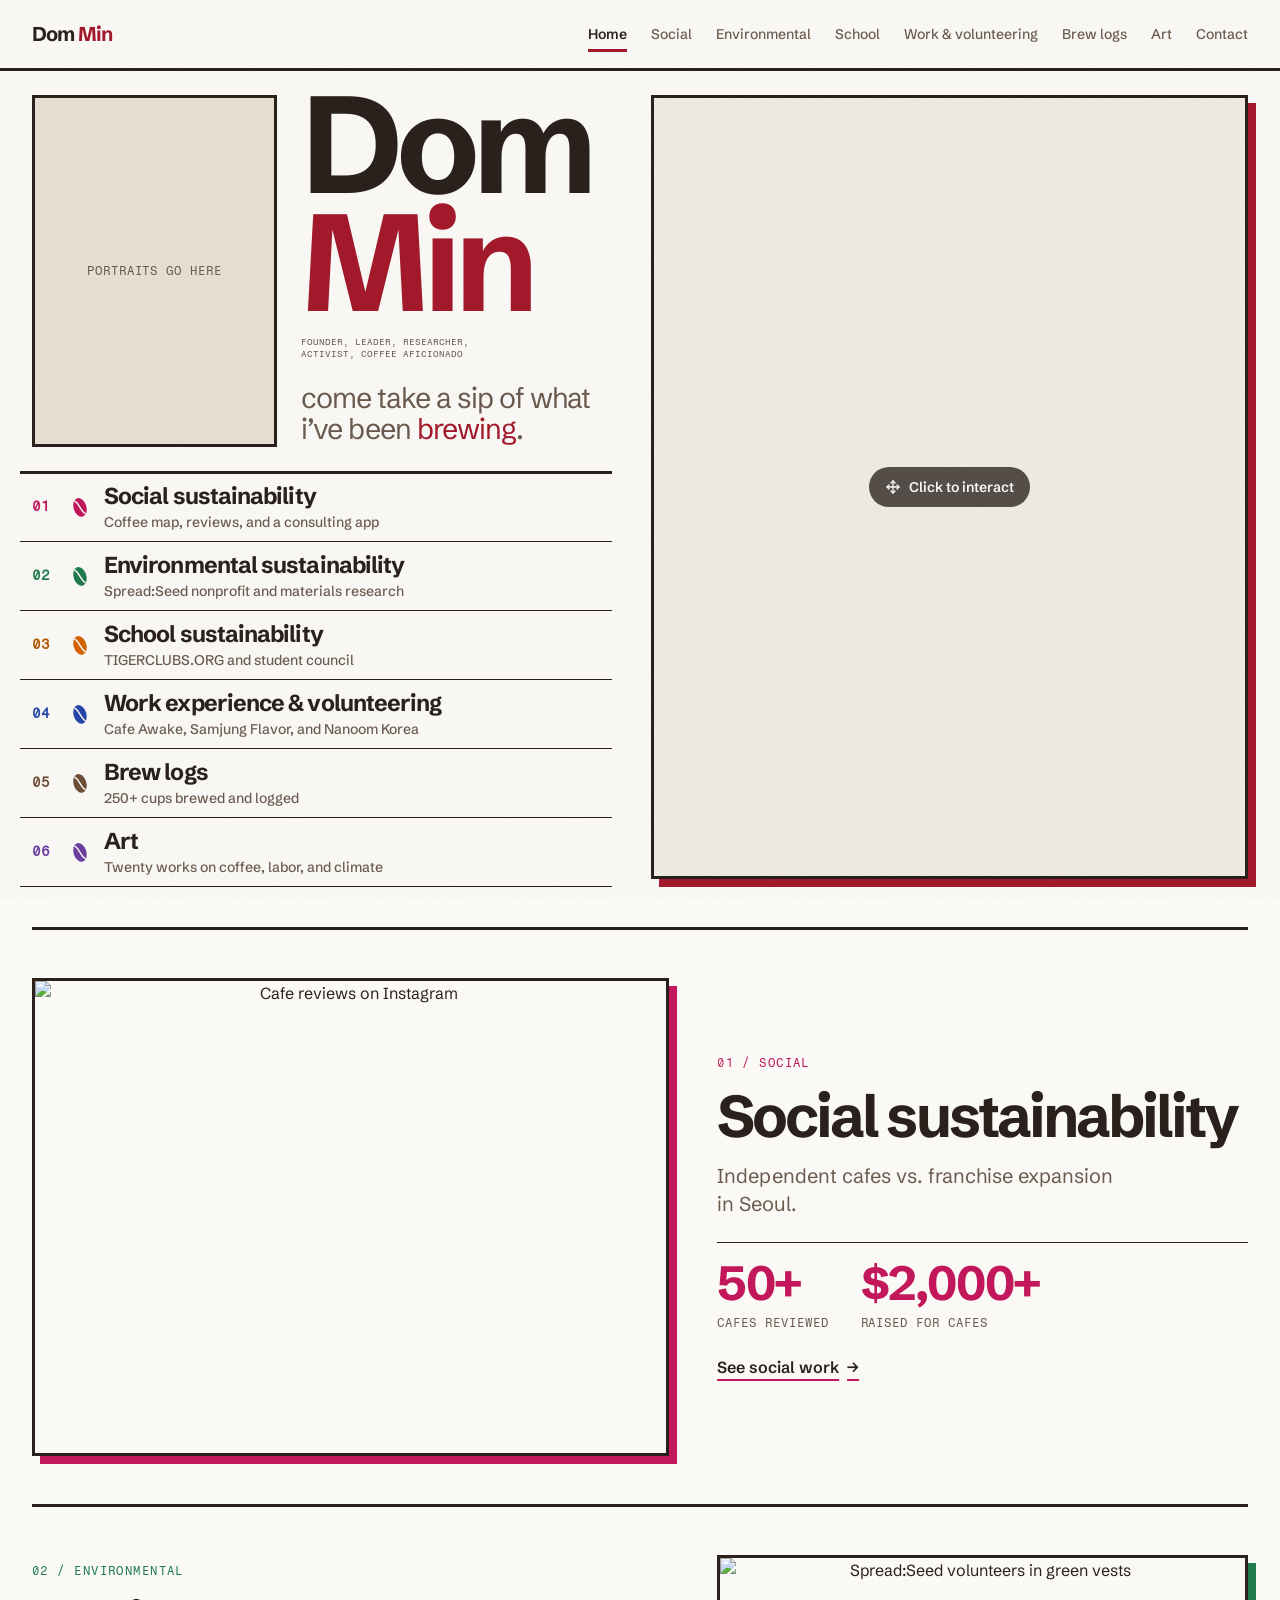
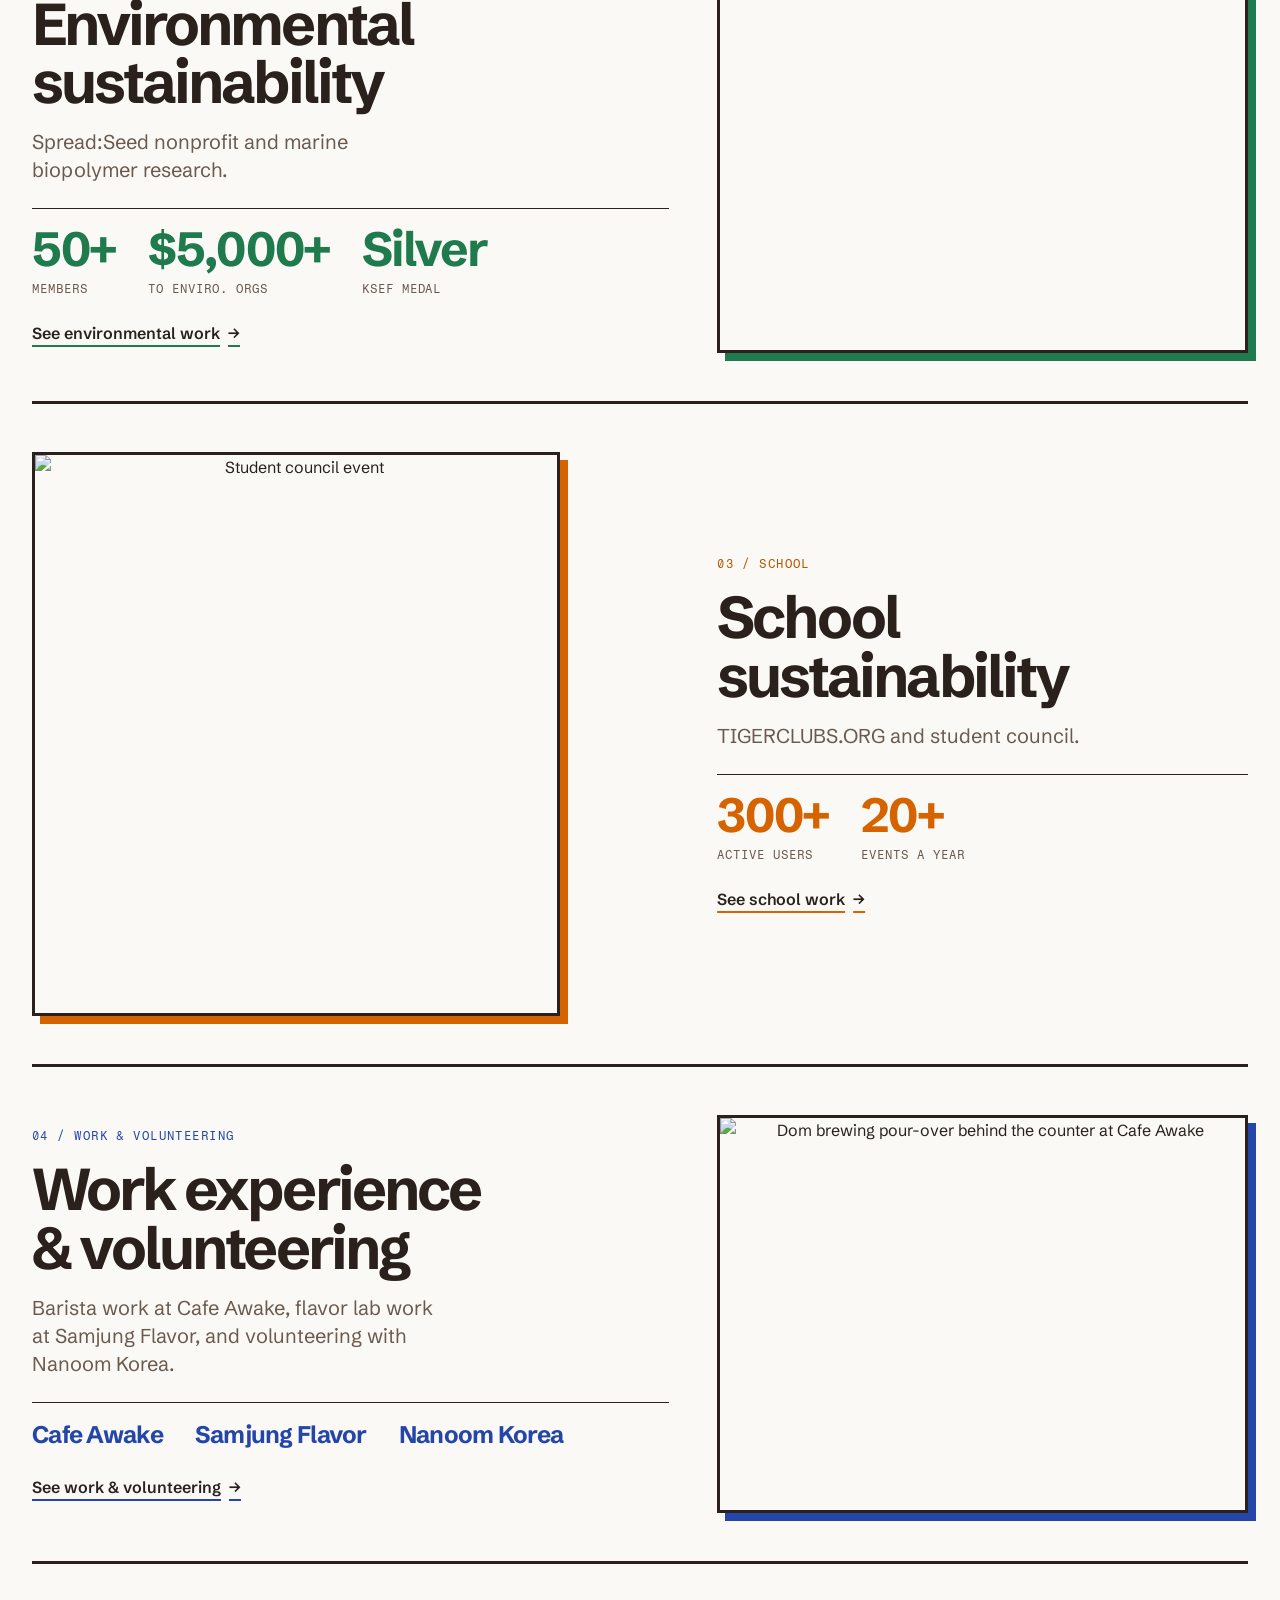
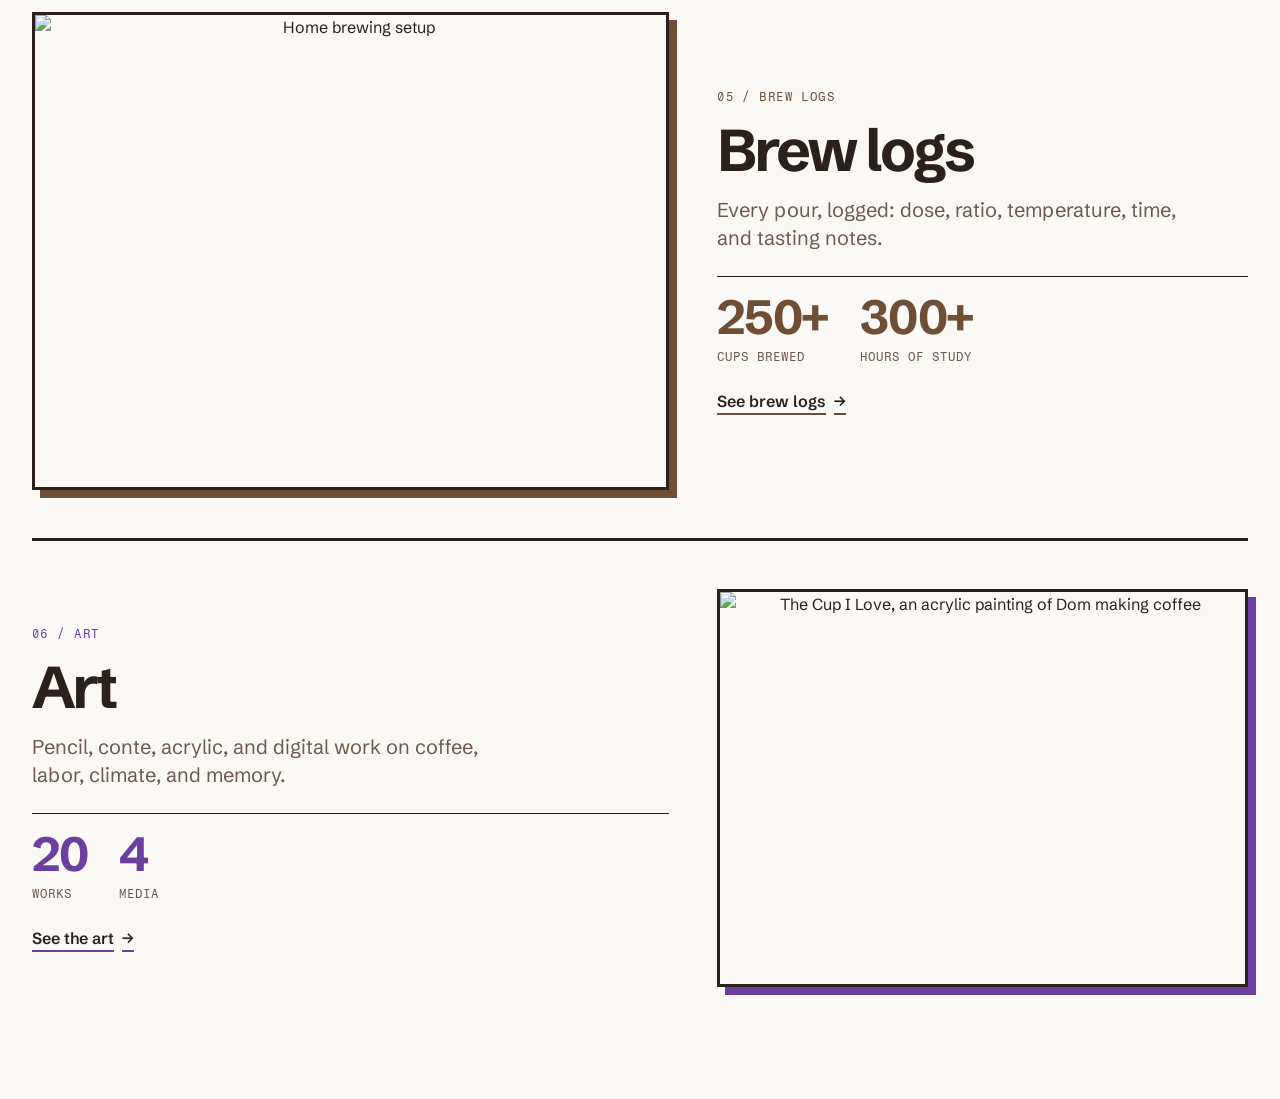
==== index.html @ 7b06f9f5 "Click-to-interact guard over the embedded coffee map" ====
<!doctype html>
<html lang="en">
<head>
<meta charset="utf-8" />
<meta name="viewport" content="width=device-width, initial-scale=1" />
<title>Dom Min</title>
<meta name="description" content="Dom Min. Sustainability projects across social, environmental, and school work." />
<meta property="og:type" content="website" />
<meta property="og:title" content="Dom Min" />
<meta property="og:description" content="Sustainability projects across social, environmental, and school work." />
<!-- For rich link previews, add og-image.png (1200x630) and uncomment: -->
<!-- <meta property="og:image" content="og-image.png" /> -->
<meta name="twitter:card" content="summary_large_image" />
<link rel="preconnect" href="https://fonts.googleapis.com" />
<link rel="preconnect" href="https://fonts.gstatic.com" crossorigin />
<link href="https://fonts.googleapis.com/css2?family=Schibsted+Grotesk:wght@400;500;600;700&family=Fragment+Mono&display=swap" rel="stylesheet" />
<script>try{var f=sessionStorage.getItem("flood");if(f){sessionStorage.removeItem("flood");document.documentElement.setAttribute("data-flood","");document.documentElement.style.setProperty("--flood",f);}}catch(e){}</script>
<link rel="stylesheet" href="styles.css?v=17" />
<link rel="icon" href="favicon.svg" />
<style>
  .home{
    display:grid;grid-template-columns:1fr 1.05fr;gap:clamp(24px,4vw,52px);
    align-items:stretch;padding:24px 0;
  }
  .home-left{min-width:0;display:flex;flex-direction:column;justify-content:flex-start;}
  /* cover: tall portrait frame with the name stacked beside it */
  /* the photo stretches to exactly the height of the text beside it */
  .cover{display:grid;grid-template-columns:minmax(0,9fr) minmax(0,11fr);gap:24px;align-items:stretch;}
  .cover-frame{position:relative;min-height:0;border:3px solid var(--coffee);border-radius:var(--radius);overflow:hidden;background:var(--cream-deep);}
  .cover-frame .cover-ph{position:absolute;inset:0;border:0;border-radius:0;aspect-ratio:auto;}
  .cover-frame.has-photos .cover-ph{display:none;}
  /* slides wait off to the right, the current one sits at 0, the outgoing one leaves left */
  .cover-img{position:absolute;inset:0;width:100%;height:100%;object-fit:cover;object-position:50% 30%;transform:translateX(100%);}
  .cover-img.on{transform:none;}
  .cover-img.out{transform:translateX(-100%);}
  .cover-img.on,.cover-img.out{transition:transform .9s var(--ease);}
  .cover-dots{position:absolute;z-index:1;left:0;right:0;bottom:12px;display:flex;justify-content:center;gap:4px;}
  .cover-dots[hidden]{display:none;}
  .cover-dots button{width:20px;height:20px;padding:0;border:0;background:none;cursor:pointer;display:grid;place-items:center;}
  .cover-dots button::before{content:"";width:4px;height:4px;border-radius:50%;background:rgba(250,249,246,.5);transition:background .3s var(--ease),transform .3s var(--ease);}
  .cover-dots button:hover::before{background:rgba(250,249,246,.8);}
  .cover-dots button[aria-current="true"]::before{background:rgba(250,249,246,.95);transform:scale(1.35);}
  .cover-dots button:focus-visible{outline:2px solid var(--cream);outline-offset:0;}
  .cover-name{font-family:var(--f-display);font-weight:700;font-size:clamp(58px,46cqi,156px);line-height:.86;letter-spacing:-.05em;}
  .home-left h1{margin:-.075em 0 0;} /* cancels the font's built-in space above capitals, so the D's top meets the photo's top */
  /* Dom over Min, sized to fill the column beside the photo */
  .cover-text{container-type:inline-size;}
  .cover-name span{display:block;}
  .cover-name .l2{color:var(--brick);}
  .home-left h1 i{color:var(--brick);font-style:normal;}
  /* roles: one line in the mono label style, sized to ~90% of the column (the string is ~33.6em wide in caps) */
  .home-left .cls{font-family:var(--f-mono);font-size:clamp(9px,2.65cqi,12px);line-height:1.4;font-weight:500;text-transform:uppercase;letter-spacing:0;color:var(--coffee-mid);margin-top:14px;white-space:nowrap;}
  @media (max-width:1340px){.home-left .cls{white-space:normal;text-wrap:balance;}}
  /* tagline as a quote: site font at its lightest, all lowercase */
  .home-left .line{font-family:var(--f-display);font-size:9.55cqi;line-height:1.1;font-weight:400;letter-spacing:-.035em;padding-bottom:2px;text-transform:lowercase;color:var(--coffee-mid);margin:21px 0 0;white-space:nowrap;}
  /* sized in container units like the name, so "come take a sip of what" spans exactly as wide as "Dom" */
  .home-left .line b{font-weight:400;color:var(--brick);}
  .home-left .cls span{white-space:nowrap;}
  .plist{display:flex;flex-direction:column;margin:24px -12px 0;border-top:3px solid var(--coffee);counter-reset:p;}
  .plist a{counter-increment:p;display:flex;align-items:center;gap:16px;padding:6px 12px;border-bottom:1px solid var(--coffee);text-decoration:none;color:var(--coffee);transition:background .3s var(--ease),color .3s var(--ease);}
  .plist a::before{content:counter(p,decimal-leading-zero);flex:none;width:24px;font-family:var(--f-mono);font-size:14px;line-height:20px;font-weight:600;color:var(--accent-ink,var(--accent));transition:color .3s var(--ease);}
  .plist a.env{--accent:var(--env);}
  .plist a.social{--accent:var(--social);}
  .plist a.school{--accent:var(--school);--accent-ink:var(--school-ink);}
  .plist a.work{--accent:var(--work);}
  .plist a.brew{--accent:var(--brew);}
  .plist a.art{--accent:var(--art);}
  .plist a:hover{background:var(--accent);color:var(--cream);}
  .plist a:hover::before{color:var(--cream);}
  .plist .mk{width:16px;height:auto;flex:none;transform:rotate(-18deg);transition:transform .3s var(--ease);}
  .plist .mk .b{fill:var(--accent);transition:fill .3s var(--ease);}
  .plist .mk .c{stroke:var(--cream);stroke-width:1.8;transition:stroke .3s var(--ease);}
  .plist a:hover .mk{transform:rotate(12deg) scale(1.2);}
  .plist a:hover .mk .b{fill:var(--cream);}
  .plist a:hover .mk .c{stroke:var(--accent);}
  .plist .txt{display:flex;flex-direction:column;gap:2px;flex:1;min-width:0;}
  .plist .nm{font-family:var(--f-display);font-weight:700;font-size:23px;line-height:28px;letter-spacing:-.04em;white-space:nowrap;overflow:hidden;text-overflow:ellipsis;}
  .plist .sub{font-size:14px;line-height:20px;color:var(--coffee-mid);font-weight:500;transition:color .3s var(--ease);}
  .plist a:hover .sub{color:var(--cream);}
  .plist .go{flex:none;font-size:20px;line-height:28px;font-weight:600;transform:translateX(-8px);opacity:0;transition:transform .3s var(--ease),opacity .3s var(--ease);}
  .plist a:hover .go{transform:none;opacity:1;}
  /* five rows: tighter still on short laptop screens so the whole list stays above the fold */
  /* the rows share out the space left under the cover, so the list's last rule lands on the bottom of the map's 8px shadow */
  @media (min-width:821px){.plist{flex:1;margin-bottom:-8px;}.plist a{flex:1 1 auto;}}
  /* tall screens: the rows get taller, so the type grows with them */
  @media (min-width:821px) and (min-height:1000px){.plist .nm{font-size:28px;line-height:34px;}.plist .sub{font-size:16px;line-height:24px;}}
  @media (min-width:821px) and (max-height:820px){.plist{margin-top:16px;}.plist a{padding:3px 12px;}.plist .nm{font-size:19px;line-height:22px;}.plist .sub{font-size:12px;line-height:15px;}}
  /* six rows on a very short screen: titles only (the hover card over the map still carries the detail) */
  @media (min-width:821px) and (max-height:760px){.plist .sub{display:none;}.plist .nm{font-size:20px;line-height:24px;}}
  .home-map{height:calc(100dvh - 116px);border:3px solid var(--coffee);border-radius:var(--radius);overflow:hidden;background:var(--cream-deep);
    box-shadow:8px 8px 0 var(--map-shadow,var(--brick));transition:box-shadow .6s var(--ease);}
  /* while a pillar row is hovered, the map's shadow turns a darker shade of that pillar (30% espresso ink),
     so it reads as the edge of the bright preview card instead of melting into it */
  @media (hover:hover) and (min-width:821px){
    .home:has(.plist a.env:hover,.plist a.env:focus-visible){--map-shadow:color-mix(in srgb,var(--env) 70%,var(--coffee));}
    .home:has(.plist a.social:hover,.plist a.social:focus-visible){--map-shadow:color-mix(in srgb,var(--social) 70%,var(--coffee));}
    .home:has(.plist a.school:hover,.plist a.school:focus-visible){--map-shadow:color-mix(in srgb,var(--school) 70%,var(--coffee));}
    .home:has(.plist a.work:hover,.plist a.work:focus-visible){--map-shadow:color-mix(in srgb,var(--work) 70%,var(--coffee));}
    .home:has(.plist a.brew:hover,.plist a.brew:focus-visible){--map-shadow:color-mix(in srgb,var(--brew) 70%,var(--coffee));}
    .home:has(.plist a.art:hover,.plist a.art:focus-visible){--map-shadow:color-mix(in srgb,var(--art) 70%,var(--coffee));}
  }
  .home-map iframe{border:0;display:block;}
  /* hover preview: a pillar card wipes up over the map while its row is hovered */
  .home-map{position:relative;}
  .peek{position:absolute;inset:0;z-index:2;pointer-events:none;}
  .peek-card{position:absolute;inset:0;display:grid;grid-template-rows:minmax(0,1fr) auto;background:var(--accent);color:var(--cream);
    clip-path:inset(100% 0 0 0);transition:clip-path .6s var(--ease);}
  .peek-card.on{clip-path:inset(0 0 0 0);z-index:1;}
  .peek-card .pf{position:relative;overflow:hidden;background:color-mix(in srgb,var(--accent) 70%,var(--coffee));}
  .peek-card .pf img{position:absolute;inset:0;width:100%;height:100%;object-fit:cover;transform:scale(1.08);transition:transform 1.2s var(--ease);}
  .peek-card.on .pf img{transform:none;}
  .peek-card .pf .cap{position:absolute;inset:0;display:grid;place-items:center;font-family:var(--f-mono);font-size:12px;letter-spacing:.08em;text-transform:uppercase;opacity:.7;}
  .peek-card .pt{padding:24px;}
  .peek-card .pk{font-family:var(--f-mono);font-size:12px;line-height:16px;letter-spacing:.12em;text-transform:uppercase;opacity:.8;margin:0 0 8px;}
  .peek-card h3{font-size:clamp(30px,3vw,48px);line-height:1;letter-spacing:-.04em;margin:0 0 16px;color:var(--cream);}
  .peek-card .ps{display:flex;gap:32px;flex-wrap:wrap;}
  .peek-card .ps .n{display:block;font-size:36px;line-height:40px;font-weight:700;letter-spacing:-.04em;}
  .peek-card .ps .l{display:block;font-family:var(--f-mono);font-size:12px;line-height:16px;letter-spacing:.08em;text-transform:uppercase;opacity:.8;}
  .peek-card .pl{margin:0;font-size:18px;line-height:28px;}

  /* one band per pillar below the fold, alternating sides */
  .spreads{padding:24px 0 64px;}
  .spread{--accent:var(--brick);display:grid;grid-template-columns:minmax(0,1.2fr) minmax(0,1fr);gap:48px;align-items:center;padding:48px 0;border-top:3px solid var(--coffee);}
  .spread[data-pillar="env"]{--accent:var(--env);}
  .spread[data-pillar="social"]{--accent:var(--social);}
  .spread[data-pillar="school"]{--accent:var(--school);--accent-ink:var(--school-ink);}
  .spread[data-pillar="work"]{--accent:var(--work);}
  .spread[data-pillar="brew"]{--accent:var(--brew);}
  .spread[data-pillar="art"]{--accent:var(--art);}
  .spread:nth-child(even) .spread-fig{order:2;}
  .spread-fig{aspect-ratio:4/3;background:color-mix(in srgb,var(--accent) 14%,var(--cream));border-color:color-mix(in srgb,var(--accent) 45%,var(--cream));}
  .spread-fig:has(img){border:3px solid var(--coffee);box-shadow:8px 8px 0 var(--accent);}
  .spread-fig.lowres{aspect-ratio:auto;justify-self:start;}
  /* school photo on wide screens: trim 10% off top and bottom, scale back up to the same height, so it runs 25% wider */
  @media (min-width:821px){
    .spread[data-pillar="school"] .spread-fig.lowres{max-width:calc(33vw * 1.25);width:100%;aspect-ratio:1199/1280;}
    .spread[data-pillar="school"] .spread-fig.lowres img{position:absolute;inset:0;width:100%;height:100%;object-fit:cover;object-position:50% 50%;}
  }
  .peek-card .pf img.lowres{inset:0;margin:auto;width:auto;max-width:33vw;height:100%;object-fit:contain;}
  .spread-kick{font-family:var(--f-mono);font-size:12px;line-height:16px;letter-spacing:.12em;text-transform:uppercase;color:var(--accent-ink,var(--accent));margin:0 0 16px;}
  .spread h2{font-size:clamp(36px,4.6vw,72px);line-height:1;letter-spacing:-.05em;margin:0 0 16px;}
  .spread-line{font-size:20px;line-height:28px;color:var(--coffee-mid);margin:0 0 24px;max-width:40ch;}
  .spread-stats{display:flex;flex-wrap:wrap;gap:32px;border-top:1px solid var(--coffee);padding-top:16px;margin-bottom:24px;}
  .spread-stats .n{display:block;font-size:48px;line-height:1;font-weight:700;letter-spacing:-.04em;color:var(--accent);}
  .spread-stats .l{display:block;margin-top:8px;font-family:var(--f-mono);font-size:12px;line-height:16px;letter-spacing:.08em;text-transform:uppercase;color:var(--coffee-mid);}
  .spread-list{list-style:none;margin:0 0 24px;padding:16px 0 0;border-top:1px solid var(--coffee);display:flex;flex-wrap:wrap;gap:8px 32px;}
  .spread-list li{font-size:24px;line-height:32px;font-weight:700;letter-spacing:-.03em;color:var(--accent);}
  .spread-go{display:inline-flex;gap:8px;font-weight:600;font-size:16px;color:var(--coffee);text-decoration:underline;text-decoration-thickness:2px;text-decoration-color:var(--accent);text-underline-offset:6px;transition:color .3s var(--ease);}
  .spread-go span{display:inline-block;text-decoration:none;transition:transform .3s var(--ease);}
  .spread-go:hover{color:var(--accent);}
  .spread-go:hover span{transform:translateX(4px);}
  /* photos wipe in from the side as each band scrolls into view (peek.js adds .will / .in) */
  .spread.will .spread-fig{clip-path:inset(0 100% 0 0);transition:clip-path 1s var(--ease);}
  .spread.will:nth-child(even) .spread-fig{clip-path:inset(0 0 0 100%);}
  .spread.will .spread-txt{opacity:0;transform:translateY(24px);transition:opacity .8s var(--ease) .15s,transform .8s var(--ease) .15s;}
  .spread.in .spread-fig{clip-path:inset(0 0 0 0) !important;}
  .spread.in .spread-txt{opacity:1;transform:none;}
  @media (max-width:820px){
    .home{grid-template-columns:1fr;padding:16px 0 24px;gap:24px;}
    .cover{grid-template-columns:1fr;}
    .cover-dots{gap:0;bottom:0;}
    .home-left .cls{white-space:normal;font-size:11px;letter-spacing:.06em;text-wrap:balance;}
    .cover-dots button{width:44px;height:44px;}
    .plist{margin:24px 0 0;}
    .spread{grid-template-columns:1fr;gap:24px;padding:32px 0;}
    .spread:nth-child(even) .spread-fig{order:0;}
    .plist a{padding:12px 0;}
    .cover-frame{height:auto;width:100%;aspect-ratio:4/5;}
    .home-map{height:52vh;}
    .plist .nm{white-space:normal;font-size:22px;line-height:28px;}
  }
</style>
</head>
<body>
<a class="skip" href="#main">Skip to content</a>
<div class="grain"></div>

<header class="site-header">
  <a class="logo" href="/">
    <b>Dom <i>Min</i></b>
  </a>
  <nav class="nav" aria-label="Sections">
    <a href="/" class="on" aria-current="page">Home</a>
    <a href="/social">Social</a>
    <a href="/environmental">Environmental</a>
    <a href="/school">School</a>
    <a href="/work">Work &amp; volunteering</a>
    <a href="/brew-logs">Brew logs</a>
    <a href="/art">Art</a>
    <a href="/contact">Contact</a>
  </nav>
</header>

<main id="main">
  <div class="home">
    <div class="home-left">
      <div class="cover">
        <div class="cover-frame">
          <figure class="ph cover-ph"><span class="cap">Portraits go here</span></figure>
          <img class="cover-img" data-src="images/portraits/portrait-1.jpg" alt="Portrait of Dom Min" style="object-position:50% 25%">
          <img class="cover-img" data-src="images/portraits/portrait-2.jpg" alt="Dom brewing pour-over coffee behind a counter" style="object-position:50% 30%">
          <img class="cover-img" data-src="images/portraits/portrait-3.jpg" alt="Dom weighing a sample on a lab balance" style="object-position:45% 30%">
          <img class="cover-img" data-src="images/portraits/portrait-4.jpg" alt="Dom holding a glass coffee server" style="object-position:40% 30%">
          <img class="cover-img" data-src="images/portraits/portrait-5.jpg" alt="Dom in a lab coat in the flavor lab" style="object-position:100% 40%">
          <div class="cover-dots" hidden></div>
        </div>
        <div class="cover-text">
          <h1 class="cover-name"><span class="l1">Dom</span> <span class="l2">Min</span></h1>
          <div class="cls"><span>Founder,</span> <span>Leader,</span> <span>Researcher,</span> <span>Activist,</span> <span>Coffee Aficionado</span></div>
          <p class="line">Come take a sip of what<br>I’ve been <b>brewing</b>.</p>
        </div>
      </div>
      <nav class="plist">
        <a class="social" href="/social">
          <svg class="mk" viewBox="0 0 20 26" aria-hidden="true"><ellipse class="b" cx="10" cy="13" rx="8" ry="12"/><path class="c" d="M6.4 3.6 C 11 9, 9 17, 13.6 22.4" fill="none" stroke-linecap="round"/></svg>
          <span class="txt"><span class="nm">Social sustainability</span><span class="sub">Coffee map, reviews, and a consulting app</span></span>
          <span class="go" aria-hidden="true">→</span>
        </a>
        <a class="env" href="/environmental">
          <svg class="mk" viewBox="0 0 20 26" aria-hidden="true"><ellipse class="b" cx="10" cy="13" rx="8" ry="12"/><path class="c" d="M6.4 3.6 C 11 9, 9 17, 13.6 22.4" fill="none" stroke-linecap="round"/></svg>
          <span class="txt"><span class="nm">Environmental sustainability</span><span class="sub">Spread:Seed nonprofit and materials research</span></span>
          <span class="go" aria-hidden="true">→</span>
        </a>
        <a class="school" href="/school">
          <svg class="mk" viewBox="0 0 20 26" aria-hidden="true"><ellipse class="b" cx="10" cy="13" rx="8" ry="12"/><path class="c" d="M6.4 3.6 C 11 9, 9 17, 13.6 22.4" fill="none" stroke-linecap="round"/></svg>
          <span class="txt"><span class="nm">School sustainability</span><span class="sub">TIGERCLUBS.ORG and student council</span></span>
          <span class="go" aria-hidden="true">→</span>
        </a>
        <a class="work" href="/work">
          <svg class="mk" viewBox="0 0 20 26" aria-hidden="true"><ellipse class="b" cx="10" cy="13" rx="8" ry="12"/><path class="c" d="M6.4 3.6 C 11 9, 9 17, 13.6 22.4" fill="none" stroke-linecap="round"/></svg>
          <span class="txt"><span class="nm">Work experience &amp; volunteering</span><span class="sub">Cafe Awake, Samjung Flavor, and Nanoom Korea</span></span>
          <span class="go" aria-hidden="true">→</span>
        </a>
        <a class="brew" href="/brew-logs">
          <svg class="mk" viewBox="0 0 20 26" aria-hidden="true"><ellipse class="b" cx="10" cy="13" rx="8" ry="12"/><path class="c" d="M6.4 3.6 C 11 9, 9 17, 13.6 22.4" fill="none" stroke-linecap="round"/></svg>
          <span class="txt"><span class="nm">Brew logs</span><span class="sub">250+ cups brewed and logged</span></span>
          <span class="go" aria-hidden="true">→</span>
        </a>
        <a class="art" href="/art">
          <svg class="mk" viewBox="0 0 20 26" aria-hidden="true"><ellipse class="b" cx="10" cy="13" rx="8" ry="12"/><path class="c" d="M6.4 3.6 C 11 9, 9 17, 13.6 22.4" fill="none" stroke-linecap="round"/></svg>
          <span class="txt"><span class="nm">Art</span><span class="sub">Twenty works on coffee, labor, and climate</span></span>
          <span class="go" aria-hidden="true">→</span>
        </a>
      </nav>
    </div>

    <div class="home-map">
      <div class="peek" aria-hidden="true"></div>
      <iframe src="https://chongmindev.github.io/thumbsup-coffee-map/" title="Coffee map"></iframe>
    </div>
  </div>

  <section class="spreads" aria-label="Sections">
    <article class="spread" data-pillar="social">
      <figure class="spread-fig ph"><img src="images/instagram/01.png" alt="Cafe reviews on Instagram" loading="lazy"></figure>
      <div class="spread-txt">
        <p class="spread-kick">01 / Social</p>
        <h2>Social sustainability</h2>
        <p class="spread-line">Independent cafes vs. franchise expansion in Seoul.</p>
        <div class="spread-stats">
          <div><span class="n">50+</span><span class="l">cafes reviewed</span></div>
          <div><span class="n">$2,000+</span><span class="l">raised for cafes</span></div>
        </div>
        <a class="spread-go" href="/social">See social work <span aria-hidden="true">→</span></a>
      </div>
    </article>
    <article class="spread" data-pillar="env">
      <figure class="spread-fig ph"><img src="images/spreadseed/volunteers.jpg" alt="Spread:Seed volunteers in green vests" loading="lazy"></figure>
      <div class="spread-txt">
        <p class="spread-kick">02 / Environmental</p>
        <h2>Environmental sustainability</h2>
        <p class="spread-line">Spread:Seed nonprofit and marine biopolymer research.</p>
        <div class="spread-stats">
          <div><span class="n">50+</span><span class="l">members</span></div>
          <div><span class="n">$5,000+</span><span class="l">to enviro. orgs</span></div>
          <div><span class="n">Silver</span><span class="l">KSEF medal</span></div>
        </div>
        <a class="spread-go" href="/environmental">See environmental work <span aria-hidden="true">→</span></a>
      </div>
    </article>
    <article class="spread" data-pillar="school">
      <figure class="spread-fig ph lowres"><img src="images/council/01.jpg" alt="Student council event" loading="lazy"></figure>
      <div class="spread-txt">
        <p class="spread-kick">03 / School</p>
        <h2>School sustainability</h2>
        <p class="spread-line">TIGERCLUBS.ORG and student council.</p>
        <div class="spread-stats">
          <div><span class="n">300+</span><span class="l">active users</span></div>
          <div><span class="n">20+</span><span class="l">events a year</span></div>
        </div>
        <a class="spread-go" href="/school">See school work <span aria-hidden="true">→</span></a>
      </div>
    </article>
    <article class="spread" data-pillar="work">
      <figure class="spread-fig ph"><img src="images/awake/14.jpg" alt="Dom brewing pour-over behind the counter at Cafe Awake" loading="lazy" style="object-position:50% 28%"></figure>
      <div class="spread-txt">
        <p class="spread-kick">04 / Work &amp; volunteering</p>
        <h2>Work experience &amp; volunteering</h2>
        <p class="spread-line">Barista work at Cafe Awake, flavor lab work at Samjung Flavor, and volunteering with Nanoom Korea.</p>
        <ul class="spread-list">
          <li>Cafe Awake</li>
          <li>Samjung Flavor</li>
          <li>Nanoom Korea</li>
        </ul>
        <a class="spread-go" href="/work">See work &amp; volunteering <span aria-hidden="true">→</span></a>
      </div>
    </article>
    <article class="spread" data-pillar="brew">
      <figure class="spread-fig ph"><img src="images/dom-coffee/home-setup.jpg" alt="Home brewing setup" loading="lazy" style="object-position:50% 60%"></figure>
      <div class="spread-txt">
        <p class="spread-kick">05 / Brew logs</p>
        <h2>Brew logs</h2>
        <p class="spread-line">Every pour, logged: dose, ratio, temperature, time, and tasting notes.</p>
        <div class="spread-stats">
          <div><span class="n">250+</span><span class="l">cups brewed</span></div>
          <div><span class="n">300+</span><span class="l">hours of study</span></div>
        </div>
        <a class="spread-go" href="/brew-logs">See brew logs <span aria-hidden="true">→</span></a>
      </div>
    </article>
    <article class="spread" data-pillar="art">
      <figure class="spread-fig ph"><img src="images/art/09.jpg" alt="The Cup I Love, an acrylic painting of Dom making coffee" loading="lazy" style="object-position:50% 35%"></figure>
      <div class="spread-txt">
        <p class="spread-kick">06 / Art</p>
        <h2>Art</h2>
        <p class="spread-line">Pencil, conte, acrylic, and digital work on coffee, labor, climate, and memory.</p>
        <div class="spread-stats">
          <div><span class="n">20</span><span class="l">works</span></div>
          <div><span class="n">4</span><span class="l">media</span></div>
        </div>
        <a class="spread-go" href="/art">See the art <span aria-hidden="true">→</span></a>
      </div>
    </article>
  </section>
</main>
<script src="reveal.js?v=2" defer></script>
<script src="nav.js?v=3" defer></script>
<script src="mapguard.js" defer></script>
<script src="cover.js?v=2" defer></script>
<script src="peek.js?v=3" defer></script>
</body>
</html>
---- styles.css ----
/* ============================================================
   Dom Min portfolio shared styles
   Magazine layout: Geist + Geist Mono, heavy tight headlines, hard
   rules, numbered sections, saturated per-pillar accents on paper.
   ============================================================ */
:root{
  --cream:#FAF9F6;         /* near-white paper, more contrast */
  --cream-deep:#EFEBE2;
  --cream-soft:#F4F1EA;
  --brick:#A3192B;         /* signal red (primary accent) */
  --brick-hot:#C0202F;
  --brick-deep:#7A1220;
  --coffee:#2A211C;        /* espresso ink */
  --coffee-2:#201914;
  --coffee-mid:#6B5A4E;    /* muted secondary text */
  --sand:#D3C7B4;
  --green:#1F7A4D;         /* muted forest for environmental */
  --tint-clay:#E7E0D2;     /* neutral placeholder / hover tint */
  --tint-olive:#DBE1D2;
  --tint-sand:#EBDFC6;

  /* per-pillar accent (defaults to brand oxblood; overridden per page) */
  --accent:#A3192B;
  --env:#1F7A4D;           /* environmental: emerald */
  --social:#C2185B;        /* social: magenta */
  --school:#D46300;        /* school: official #FF7D00, darkened only enough for large text and fills */
  --school-ink:#B35700;    /* same hue, darker: small school-colored text (passes 4.5:1) */
  --work:#2446A8;          /* work & volunteering: cobalt, the one cool hue apart from emerald */
  --brew:#6F4E37;          /* brew logs: coffee brown */
  --art:#6B3FA0;           /* art: violet, between the magenta and cobalt but clear of both */

  --f-display:"Schibsted Grotesk",system-ui,sans-serif;
  --f-body:"Schibsted Grotesk",system-ui,sans-serif;
  --f-mono:"Fragment Mono",ui-monospace,monospace;

  --edge:clamp(16px,2.5vw,32px);
  --maxw:1440px;
  --radius:0;
  --ease:cubic-bezier(.32,.72,0,1);
  --shadow:0 18px 40px -24px rgba(55,38,32,.55);
  --hard:4px 4px 0 var(--coffee);  /* print-style offset shadow */
  --ink-body:#453329;      /* running body copy */
  --paper-edge:#C8B490;    /* placeholder dashed edge */
  --z-flood:90;
  --z-header:100;
  --z-grain:200;
  --z-skip:300;
}

/* page themes set the accent used by cards, numbers, and title rules */
body.t-env{--accent:var(--env);}
body.t-social{--accent:var(--social);}
body.t-school{--accent:var(--school);--accent-ink:var(--school-ink);}
body.t-work{--accent:var(--work);}
body.t-brew{--accent:var(--brew);}
body.t-art{--accent:var(--art);}

*{box-sizing:border-box;}
html{-webkit-text-size-adjust:100%;scroll-behavior:smooth;}
body{
  margin:0;background:var(--cream);color:var(--coffee);
  font-family:var(--f-body);font-size:16px;line-height:1.5;
  -webkit-font-smoothing:antialiased;overflow-x:hidden;
}
img{display:block;max-width:100%;}
a{color:var(--brick);text-underline-offset:3px;}
h1,h2,h3,h4{text-wrap:balance;font-weight:700;}
h3{font-family:var(--f-display);font-size:20px;line-height:28px;letter-spacing:-.02em;}
p{text-wrap:pretty;}

/* visible keyboard focus everywhere */
a:focus-visible,button:focus-visible,input:focus-visible,textarea:focus-visible,[tabindex]:focus-visible{
  outline:3px solid var(--accent);outline-offset:3px;
}

/* skip to content */
.skip{position:absolute;left:12px;top:-60px;z-index:var(--z-skip);background:var(--coffee);color:var(--cream);
  padding:10px 16px;font-weight:600;text-decoration:none;transition:top .2s var(--ease);}
.skip:focus{top:12px;}

/* subtle analog grain */
.grain{
  position:fixed;inset:0;z-index:var(--z-grain);pointer-events:none;opacity:.06;mix-blend-mode:multiply;
  background-image:url("data:image/svg+xml,%3Csvg xmlns='http://www.w3.org/2000/svg' width='140' height='140'%3E%3Cfilter id='n'%3E%3CfeTurbulence type='fractalNoise' baseFrequency='0.85' numOctaves='2' stitchTiles='stitch'/%3E%3CfeColorMatrix type='saturate' values='0'/%3E%3C/filter%3E%3Crect width='100%25' height='100%25' filter='url(%23n)'/%3E%3C/svg%3E");
}

/* ---------------- header / nav ---------------- */
.site-header{
  position:sticky;top:0;z-index:var(--z-header);
  display:flex;align-items:center;justify-content:space-between;gap:16px;
  padding:16px var(--edge);
  background:rgba(250,249,246,.94);backdrop-filter:blur(10px);
  border-bottom:3px solid var(--coffee);
}
.logo{display:flex;align-items:center;gap:10px;text-decoration:none;color:var(--coffee);}
.logo b{font-family:var(--f-display);font-weight:700;font-size:20px;line-height:28px;letter-spacing:-.04em;}
.logo b i{color:var(--brick);font-style:normal;}
.nav{position:relative;display:flex;gap:24px;}
.nav a{
  position:relative;padding:8px 0;
  font-size:14px;line-height:20px;font-weight:500;color:var(--coffee-mid);text-decoration:none;white-space:nowrap;
  transition:color .3s var(--ease);
}
/* each link carries its own pillar accent; home and contact use the brand red */
.nav a[href="/"],.nav a[href="/contact"]{--accent:var(--brick);}
.nav a[href="/social"]{--accent:var(--social);}
.nav a[href="/environmental"]{--accent:var(--env);}
.nav a[href="/school"]{--accent:var(--school);--accent-ink:var(--school-ink);}
.nav a[href="/work"]{--accent:var(--work);}
.nav a[href="/brew-logs"]{--accent:var(--brew);}
.nav a[href="/art"]{--accent:var(--art);}
.nav a:hover,.nav a:focus-visible{color:var(--coffee);}
.nav a.on{color:var(--coffee);font-weight:600;}
/* no-JS fallback: a static rule under the current page */
.nav a.on::after{content:"";position:absolute;left:0;right:0;bottom:0;height:3px;background:var(--accent);}
/* with JS, one shared underline glides between links (nav.js positions it) */
.nav.has-ink a.on::after{display:none;}
.nav-ink{position:absolute;left:0;bottom:0;width:100px;height:3px;background:var(--ink,var(--coffee));
  transform-origin:left;transform:translateX(var(--x,0)) scaleX(var(--s,0));
  transition:transform .6s var(--ease),background .3s var(--ease);pointer-events:none;}
.nav-ink.no-anim{transition:none;}
/* phones without JS: the link row scrolls sideways */
@media (max-width:720px){
  .site-header{flex-direction:column;align-items:stretch;gap:8px;padding:12px 16px 0;}
  .nav{gap:20px;overflow-x:auto;-webkit-overflow-scrolling:touch;scrollbar-width:none;}
  .nav::-webkit-scrollbar{display:none;}
  .nav a{flex:none;padding:12px 0;}
}

/* phones with JS (nav.js adds .has-menu): logo, a Contact button, and a menu button
   that opens a full-screen list of sections */
.menu-btn,.menu-cta,.menu-sheet{display:none;}
@media (max-width:720px){
  .has-menu .site-header{flex-direction:row;align-items:center;gap:8px;padding:8px 8px 8px 16px;}
  .has-menu .site-header .nav{display:none;}
  .has-menu .logo{margin-right:auto;min-height:44px;}
  .has-menu .menu-cta{display:inline-flex;align-items:center;min-height:44px;padding:0 16px;
    font-weight:600;font-size:14px;color:var(--cream);background:var(--brick);text-decoration:none;
    transition:background .3s var(--ease),transform .2s var(--ease);}
  .has-menu .menu-cta:active{transform:scale(.97);}
  .has-menu .menu-btn{display:block;position:relative;width:44px;height:44px;padding:0;border:0;background:none;cursor:pointer;color:var(--coffee);}
  .menu-btn span{position:absolute;left:11px;right:11px;height:2px;background:currentColor;
    transition:transform .45s var(--ease),opacity .25s var(--ease),top .45s var(--ease);}
  .menu-btn span:nth-child(1){top:15px;}
  .menu-btn span:nth-child(2){top:21px;}
  .menu-btn span:nth-child(3){top:27px;}
  .menu-open .menu-btn span:nth-child(1){top:21px;transform:rotate(45deg);}
  .menu-open .menu-btn span:nth-child(2){opacity:0;}
  .menu-open .menu-btn span:nth-child(3){top:21px;transform:rotate(-45deg);}
  .menu-btn:focus-visible,.menu-cta:focus-visible{outline:3px solid var(--brick);outline-offset:-3px;}

  .has-menu .menu-sheet{display:flex;flex-direction:column;position:fixed;inset:0;z-index:calc(var(--z-header) - 1);
    padding:84px 16px 32px;background:var(--cream);overflow-y:auto;
    visibility:hidden;opacity:0;transition:opacity .4s var(--ease),visibility 0s linear .4s;}
  .menu-open .menu-sheet{visibility:visible;opacity:1;transition:opacity .4s var(--ease);}
  .menu-sheet a{--accent:var(--brick);display:flex;align-items:center;gap:16px;min-height:64px;
    border-bottom:1px solid var(--coffee);font-family:var(--f-display);font-weight:700;font-size:32px;
    letter-spacing:-.04em;color:var(--coffee);text-decoration:none;
    opacity:0;transform:translateY(24px);transition:opacity .5s var(--ease),transform .5s var(--ease);}
  .menu-sheet a:first-child{border-top:3px solid var(--coffee);}
  .menu-sheet a .n{font-family:var(--f-mono);font-size:12px;font-weight:600;letter-spacing:.04em;color:var(--accent-ink,var(--accent));width:24px;}
  .menu-sheet a[href="/environmental"]{--accent:var(--env);}
  .menu-sheet a[href="/social"]{--accent:var(--social);}
  .menu-sheet a[href="/school"]{--accent:var(--school);--accent-ink:var(--school-ink);}
  .menu-sheet a[href="/work"]{--accent:var(--work);}
  .menu-sheet a[href="/brew-logs"]{--accent:var(--brew);}
  .menu-sheet a[href="/art"]{--accent:var(--art);}
  .menu-sheet a[aria-current="page"]{color:var(--accent);}
  .menu-open .menu-sheet a{opacity:1;transform:none;}
  .menu-open .menu-sheet a:nth-child(2){transition-delay:.04s;}
  .menu-open .menu-sheet a:nth-child(3){transition-delay:.08s;}
  .menu-open .menu-sheet a:nth-child(4){transition-delay:.12s;}
  .menu-open .menu-sheet a:nth-child(5){transition-delay:.16s;}
  .menu-open .menu-sheet a:nth-child(6){transition-delay:.2s;}
  .menu-open .menu-sheet a:nth-child(7){transition-delay:.24s;}
  .menu-open .menu-sheet a:nth-child(8){transition-delay:.28s;}
  body.menu-open{overflow:hidden;}

  /* thumb-sized targets for text links on phones */
  .head-link,.notes-link,.spread-go,.contacts a,.section-head .role a,footer a{min-height:44px;display:inline-flex;align-items:center;}
  .cover-dots{gap:0;bottom:4px;}
  .cover-dots button{width:44px;height:44px;}
}

/* tab flood page transition (driven by nav.js). Sits under the header so the
   tabs stay on top of the color. */
.flood{position:fixed;inset:0;z-index:var(--z-flood);background:var(--flood,var(--coffee));pointer-events:none;}
/* painted by the inline head script before first render; nav.js swaps it for a
   real .flood element. The delayed animation is a failsafe if nav.js never runs. */
html[data-flood]::after{content:"";position:fixed;inset:0;z-index:var(--z-flood);background:var(--flood);
  animation:flood-failsafe 0s linear 1.5s forwards;}
@keyframes flood-failsafe{to{visibility:hidden;}}

/* ---------------- layout ---------------- */
main{max-width:var(--maxw);margin:0 auto;padding:0 var(--edge);}
.page-intro{padding:32px 0 20px;border-bottom:8px solid var(--accent);margin-bottom:8px;}
.eyebrow,.page-intro p.eyebrow{font-family:var(--f-mono);font-size:12px;line-height:16px;font-weight:500;text-transform:uppercase;letter-spacing:.12em;color:var(--accent-ink,var(--accent));margin:0 0 24px;}
.eyebrow a{color:inherit;}
.page-intro{container-type:inline-size;}
/* one line on every page: sized so the longest title ("Brew logs & work experience", 12.7em) fills the width */
.page-intro h1{font-family:var(--f-display);font-weight:700;font-size:clamp(40px,6.4cqi,96px);line-height:.92;letter-spacing:-.055em;margin:0 0 12px;white-space:nowrap;}
@media (max-width:720px){.page-intro h1{white-space:normal;font-size:clamp(40px,12cqi,64px);}}
.page-intro p{font-size:20px;line-height:28px;color:var(--coffee-mid);margin:0;}

main{counter-reset:sec;}
.section{counter-increment:sec;padding:32px 0 64px;border-top:3px solid var(--coffee);}
.page-intro + .section{border-top:0;}
.section-head{display:flex;align-items:baseline;justify-content:space-between;gap:8px 16px;flex-wrap:wrap;margin-bottom:16px;}
/* running section number, like a feature index */
.section-head::before{content:counter(sec,decimal-leading-zero);flex-basis:100%;
  font-family:var(--f-mono);font-size:14px;line-height:20px;font-weight:600;color:var(--accent-ink,var(--accent));letter-spacing:.04em;}
.section-head h2{font-family:var(--f-display);font-weight:700;font-size:clamp(36px,5.2vw,72px);line-height:1;letter-spacing:-.05em;margin:0;}
.section-head .role{font-family:var(--f-mono);font-size:12px;line-height:16px;font-weight:500;text-transform:uppercase;letter-spacing:.08em;color:var(--coffee-mid);}
.section-head .role a{color:var(--accent-ink,var(--accent));}
/* long section titles that must stay on one line on computers: size to the row width
   (this title measures 21.3em wide) and move the meta line underneath */
.section-head:has(.fit-line){container-type:inline-size;}
.section-head .fit-line{font-size:min(72px,calc(100cqi / 21.5));white-space:nowrap;}
.section-head:has(.fit-line) .role{flex-basis:100%;}
@media (max-width:720px){.section-head .fit-line{white-space:normal;font-size:clamp(36px,9cqi,48px);}}
.section p{margin:0 0 16px;color:var(--ink-body);font-size:18px;line-height:28px;}
.muted{color:var(--coffee-mid);}
/* short description with its action beside it, so the photos below start higher */
.lede-row{display:flex;align-items:center;gap:32px;margin-bottom:24px;}
.section .lede-row p{margin:0;flex:1;}
.lede-row .btn{flex:none;}
@media (max-width:720px){.lede-row{flex-direction:column;align-items:flex-start;gap:16px;}}

/* ---------------- key numbers ---------------- */
.numbers{display:grid;grid-template-columns:repeat(auto-fit,minmax(160px,1fr));border-top:1px solid var(--coffee);margin:8px 0 24px;}
/* right under the page's color bar, the bar is the row's top line */
.page-intro + .numbers{border-top:0;margin-top:0;}
.numbers > div{padding:12px 24px 12px 0;}
.numbers > div + div{padding-left:24px;border-left:1px solid var(--coffee);}
.numbers .n{font-family:var(--f-display);font-weight:700;font-size:clamp(28px,2.6vw,36px);color:var(--accent);line-height:1;letter-spacing:-.04em;}
.numbers .l{font-family:var(--f-mono);font-size:12px;line-height:16px;text-transform:uppercase;letter-spacing:.08em;color:var(--coffee-mid);margin-top:4px;}
@media (max-width:520px){
  .numbers{grid-template-columns:1fr 1fr;}
  .numbers > div:nth-child(odd){padding-left:0;border-left:0;}
  .numbers > div:nth-child(n+3){border-top:1px solid var(--coffee);}
  .numbers > div:last-child:nth-child(odd){grid-column:1 / -1;}
}

/* ---------------- badges ---------------- */
.badges{display:flex;flex-wrap:wrap;gap:8px;margin:6px 0 18px;}
.section-head .role-row{flex-basis:100%;margin-top:6px;display:flex;flex-wrap:wrap;align-items:center;justify-content:space-between;gap:12px 24px;}
.section-head .role-row .badges{margin:0;}
.section-head .role-row .role{flex-basis:auto;}
.section-head .role-row .badge{font-size:10px;line-height:14px;gap:6px;padding:5px 9px;}
.section-head .role-row .badge::before{width:6px;height:6px;}
.badge{display:inline-flex;align-items:center;gap:8px;font-family:var(--f-mono);font-size:12px;line-height:16px;font-weight:600;text-transform:uppercase;letter-spacing:.08em;color:var(--cream);background:var(--accent);padding:8px 12px;}
.badge::before{content:"";width:8px;height:8px;background:var(--cream);transform:rotate(45deg);}

/* ---------------- buttons ---------------- */
.btn{display:inline-flex;align-items:center;gap:8px;background:var(--accent);color:var(--cream);font-weight:600;font-size:16px;line-height:24px;padding:12px 24px;border-radius:var(--radius);text-decoration:none;border:2px solid var(--coffee);box-shadow:var(--hard);transition:transform .3s var(--ease),box-shadow .3s var(--ease),background .3s var(--ease),color .3s var(--ease);}
.btn:hover{transform:translate(-2px,-2px);box-shadow:6px 6px 0 var(--coffee);}
.btn:active{transform:translate(4px,4px);box-shadow:0 0 0 var(--coffee);}
.btn.ghost{background:var(--cream);color:var(--coffee);}
.btn.ghost:hover{background:var(--coffee);color:var(--cream);}
.btn-row{display:flex;flex-wrap:wrap;gap:16px;margin-top:8px;}
.btn.sm{font-size:14px;line-height:20px;padding:8px 16px;}

/* ---------------- galleries + photo placeholders ---------------- */
.gallery{display:grid;gap:16px;grid-template-columns:repeat(auto-fill,minmax(190px,1fr));}
.gallery.lg{grid-template-columns:repeat(auto-fill,minmax(240px,1fr));}
/* modest tiles for phone-quality photos: never wider than a third of the row */
.gallery.thirds{grid-template-columns:repeat(3,minmax(0,1fr));}
@media (max-width:640px){.gallery.thirds{grid-template-columns:repeat(2,minmax(0,1fr));}}
/* editorial gallery: a wide lead photo, then rows of one wide + one narrow tile that
   alternate sides. Every row shares one height, so tiles never leave gaps beside them. */
.gallery.editorial{grid-template-columns:repeat(6,minmax(0,1fr));grid-auto-rows:clamp(200px,24vw,380px);}
.gallery.editorial > *{aspect-ratio:auto !important;height:100%;}
.gallery.editorial > :first-child{grid-column:1 / -1;grid-row:span 2;}
.gallery.editorial > :nth-child(4n+2),.gallery.editorial > :nth-child(4n+5){grid-column:span 4;}
.gallery.editorial > :nth-child(4n+3),.gallery.editorial > :nth-child(4n+4){grid-column:span 2;}
.gallery.editorial > :last-child:nth-child(even){grid-column:1 / -1;}
@media (max-width:640px){
  .gallery.editorial{grid-template-columns:repeat(2,minmax(0,1fr));grid-auto-rows:clamp(140px,40vw,240px);}
  .gallery.editorial > *{grid-column:span 1 !important;}
  .gallery.editorial > :first-child,.gallery.editorial > :last-child:nth-child(even){grid-column:1 / -1 !important;}
}
figure{margin:0;}
/* low-resolution photos (the student council originals are ~300-750px): never wider than a
   third of the screen, and shown at their own shape instead of cropped to a tile */
.ph.lowres{aspect-ratio:auto;max-width:33vw;}
.ph.lowres img,.gallery.lowres .ph img{position:static;height:auto;}
.gallery.lowres{display:block;columns:3;column-gap:16px;}
.gallery.lowres > .ph{aspect-ratio:auto;max-width:33vw;break-inside:avoid;margin:0 0 16px;}
@media (max-width:820px){
  .ph.lowres,.gallery.lowres > .ph{max-width:none;}
  .gallery.lowres{columns:2;}
}
.ph{
  position:relative;aspect-ratio:4/3;border-radius:var(--radius);overflow:hidden;
  background:var(--tint-clay);
  border:2px dashed var(--paper-edge);
  display:flex;flex-direction:column;align-items:center;justify-content:center;gap:10px;text-align:center;padding:14px;
  transition:transform .45s var(--ease),box-shadow .45s var(--ease),border-color .45s var(--ease);
}
.ph:hover{border-color:var(--accent);}
/* once a real photo is in the slot, drop the dashed placeholder look */
.ph:has(img){border:2px solid var(--coffee);background:none;padding:0;}
.ph:has(img):hover{box-shadow:6px 6px 0 var(--accent);transform:translate(-2px,-2px);}
.ph.tall{aspect-ratio:3/4;}
.ph.wide{aspect-ratio:16/9;}
.ph.sq{aspect-ratio:1/1;}
.ph.olive{background:var(--tint-olive);}
.ph.sand{background:var(--tint-sand);}
.ph img{position:absolute;inset:0;width:100%;height:100%;object-fit:cover;}
.ph .cap{
  position:relative;z-index:1;
  font-family:var(--f-mono);font-size:12px;line-height:16px;font-weight:500;text-transform:uppercase;letter-spacing:.08em;color:var(--coffee-mid);
}
.ph .tagword{display:none;}

/* ---------------- embeds ---------------- */
.embed{border:3px solid var(--coffee);border-radius:var(--radius);overflow:hidden;background:var(--cream-deep);box-shadow:8px 8px 0 var(--accent);}
.embed iframe{display:block;width:100%;border:0;}
/* the coffee map is drawn at a larger size and scaled down, so the whole map (cards, pins, controls)
   shrinks evenly instead of the embed just cropping a corner of it. Full size on phones. */
.embed.map,.home-map{position:relative;--map-zoom:.8;}
.embed.map{height:min(64vh,540px);}
.embed.map iframe,.home-map iframe{position:absolute;left:0;top:0;width:calc(100% / var(--map-zoom));height:calc(100% / var(--map-zoom));
  transform:scale(var(--map-zoom));transform-origin:0 0;}
@media (max-width:820px){.embed.map,.home-map{--map-zoom:1;}}
/* click-to-interact cover over the map (mapguard.js), so page scroll never gets caught by it */
.map-guard{position:absolute;inset:0;z-index:1;display:flex;align-items:center;justify-content:center;
  width:100%;padding:0;border:0;background:transparent;cursor:pointer;font:inherit;}
.map-guard-msg{display:inline-flex;align-items:center;gap:8px;padding:10px 16px;border-radius:999px;
  background:rgba(42,33,28,.78);color:var(--cream);font-family:var(--f-body);font-weight:600;font-size:14px;line-height:20px;
  transition:opacity .3s var(--ease),transform .3s var(--ease);}
.map-guard-msg svg{width:16px;height:16px;flex:none;}
.map-guard:hover .map-guard-msg,.map-guard:focus-visible .map-guard-msg{transform:scale(1.04);}
.map-live .map-guard{pointer-events:none;}
.map-live .map-guard-msg{opacity:0;transform:scale(.96);}
.embed.pdf iframe,.embed.pdf object{height:min(80vh,720px);}
.section-head[data-kind]::before{content:counter(sec,decimal-leading-zero) " / " attr(data-kind);text-transform:uppercase;letter-spacing:.12em;}
/* research: the paper reads in place on the left, photos and notes on the right */
.research-grid{display:grid;grid-template-columns:minmax(0,1fr) minmax(0,1fr);gap:32px;align-items:stretch;margin-top:8px;}
/* the paper panel takes the height of the photos + notes column beside it:
   size containment keeps its pages from stretching the row, flex fills what's left */
.paper{display:flex;flex-direction:column;}
.paper .embed-note{flex:none;}
/* the viewer wraps the scroller so the page counter can sit over it */
.paper-view{flex:1;position:relative;display:flex;flex-direction:column;min-height:0;}
.page-count{position:absolute;right:20px;bottom:20px;font-family:var(--f-mono);font-size:12px;line-height:16px;font-weight:600;letter-spacing:.08em;color:var(--cream);background:var(--coffee);padding:6px 10px;pointer-events:none;}
.page-count b{font-weight:600;}
.paper-pages{flex:1;contain:size;overflow-y:auto;overscroll-behavior:contain;display:flex;flex-direction:column;gap:12px;padding:12px;
  background:var(--cream-deep);border:3px solid var(--coffee);box-shadow:8px 8px 0 var(--accent);}
.paper-pages img{width:100%;height:auto;box-shadow:0 1px 3px rgba(42,33,28,.25);}
/* nine process photos, oldest first, in a 3x3 grid that runs from the paper's top edge to the bottom of its 8px shadow */
.research-side{display:flex;flex-direction:column;}
.research-photos{flex:1;contain:size;margin-bottom:-8px;display:grid;grid-template-columns:repeat(3,minmax(0,1fr));grid-template-rows:repeat(3,minmax(0,1fr));gap:12px;}
.research-photos .stage{position:relative;margin:0;overflow:hidden;border:2px solid var(--coffee);}
.research-photos .stage img{position:absolute;inset:0;width:100%;height:100%;object-fit:cover;}
.research-photos .stage figcaption{position:absolute;left:0;right:0;bottom:0;padding:4px 8px;font-size:12px;line-height:16px;font-weight:500;color:#fff;
  background:rgba(42,33,28,.82);}
.research-photos .stage figcaption span{font-family:var(--f-mono);font-weight:600;margin-right:2px;opacity:.85;}
/* the paper reads on one screen: viewer height = screen minus the sticky header and the link below it */
@media (min-width:821px){.paper-view{flex:none;}.paper-pages{flex:none;contain:none;height:clamp(420px,calc(100dvh - 190px),900px);}}
@media (max-width:820px){.research-photos{contain:none;flex:none;grid-template-rows:none;margin-bottom:0;}.research-photos .stage{aspect-ratio:3/4;}}
.research-grid .notes-link{margin-top:28px;}
.notes-link{display:inline-flex;gap:8px;margin-top:8px;font-size:20px;line-height:28px;font-weight:700;letter-spacing:-.02em;color:var(--coffee);
  text-decoration:underline;text-decoration-thickness:2px;text-decoration-color:var(--accent);text-underline-offset:6px;transition:color .3s var(--ease);}
.notes-link span{display:inline-block;text-decoration:none;transition:transform .3s var(--ease);}
.notes-link:hover{color:var(--accent);}
.notes-link:hover span{transform:translateX(4px);}
.notes-link--down:hover span{transform:translateY(3px);}
@media (max-width:820px){.research-grid{grid-template-columns:1fr;}.paper-view{flex:none;}.paper-pages{flex:none;contain:none;height:70vh;}}
.embed.video{position:relative;aspect-ratio:16/9;}
.embed.video iframe{position:absolute;inset:0;height:100%;}
.embed.notion iframe{height:min(52vh,480px);}
/* brew logs: stats stacked on the left, a tall Notion gallery on the right */
.log-split{display:grid;grid-template-columns:minmax(0,1fr) minmax(0,3fr);gap:40px;align-items:start;}
/* the embed's top lines up with the top of the "Brew logs" title beside it */
.log-split > .embed.notion{margin-top:var(--log-top,36px);}
@media (max-width:900px){.log-split > .embed.notion{margin-top:0;}}
.log-split .facts > div{grid-template-columns:5rem 1fr;}
.log-side .head-link.log-link{margin:24px 0 0 -12px;}
.section .log-side > p{margin:0 0 24px;}
.log-split .embed.notion iframe{height:clamp(480px,calc(100dvh - 210px),800px);}
@media (max-width:900px){.log-split{grid-template-columns:1fr;gap:24px;}.log-split .embed.notion iframe{height:min(70vh,620px);}}
.embed-note,.section p.embed-note{font-family:var(--f-mono);font-size:12px;line-height:16px;letter-spacing:.04em;color:var(--coffee-mid);margin-top:16px;}

/* brew-log ledger */
.log-wrap{max-height:62vh;overflow:auto;border:2px solid var(--coffee);border-radius:var(--radius);background:var(--cream-deep);padding:4px 10px;margin:8px 0 12px;}
.log{list-style:none;margin:0;padding:0;display:grid;grid-template-columns:repeat(auto-fill,minmax(250px,1fr));gap:0 26px;}
.log li{border-bottom:1px solid var(--sand);}
.log li a{display:flex;align-items:center;justify-content:space-between;gap:10px;padding:9px 4px;text-decoration:none;color:var(--coffee);font-size:14px;line-height:20px;font-weight:500;transition:color .15s var(--ease);}
.log .lg-nm{overflow:hidden;text-overflow:ellipsis;white-space:nowrap;}
.log .lg-go{flex:none;font-family:var(--f-mono);font-size:12px;color:var(--coffee-mid);}
.log li a:hover{color:var(--accent);}
.log li a:hover .lg-go{color:var(--accent);}

/* instagram grid */
.ig-grid{display:grid;gap:14px;grid-template-columns:repeat(3,1fr);}
@media (max-width:520px){.ig-grid{grid-template-columns:repeat(2,1fr);}}

/* two projects side by side in one section (Social: map + reviews) */
.duo-col + .duo-col{counter-increment:sec;}
.duo{display:grid;grid-template-columns:minmax(0,1fr) minmax(0,1fr);gap:48px;align-items:start;}
.duo .section-head h2{font-size:clamp(32px,3.6vw,56px);}
.duo .embed.map{height:auto;}
/* header link (site / Instagram): on hover a rectangle draws itself around it */
.head-link{position:relative;display:inline-flex;align-items:center;gap:8px;padding:6px 12px;margin:-6px 0;
  font-family:var(--f-display);font-weight:700;font-size:clamp(18px,1.5vw,22px);line-height:1.2;letter-spacing:-.02em;
  color:var(--accent);text-decoration:none;text-transform:none;white-space:nowrap;}
.head-link span{display:inline-block;font-size:.75em;transition:transform .5s var(--ease);}
.head-link::before,.head-link::after{content:"";position:absolute;width:0;height:0;border:2px solid transparent;box-sizing:border-box;pointer-events:none;}
.head-link::before{top:0;left:0;}
.head-link::after{bottom:0;right:0;}
.head-link:hover::before,.head-link:focus-visible::before{width:100%;height:100%;border-top-color:var(--accent);border-right-color:var(--accent);
  transition:width .25s var(--ease),height .25s var(--ease) .25s;}
.head-link:hover::after,.head-link:focus-visible::after{width:100%;height:100%;border-bottom-color:var(--accent);border-left-color:var(--accent);
  transition:border-color 0s .5s,width .25s var(--ease) .5s,height .25s var(--ease) .75s;}
.head-link:hover span{transform:translate(3px,-3px);}
.head-link:focus-visible{outline:0;}
@media (prefers-reduced-motion:reduce){.head-link:hover::before,.head-link:hover::after{transition:none;}}
.ig-shot{display:block;}
.ig-shot .ph{aspect-ratio:auto;}
.ig-shot .ph img{position:static;height:auto;}
@media (max-width:900px){.duo{grid-template-columns:1fr;gap:48px;}}

/* duo columns match heights: media boxes stretch to fill, descriptions stay on one line */
.duo{align-items:stretch;}
.duo-col{display:flex;flex-direction:column;}
.duo .one-line{white-space:nowrap;overflow:hidden;text-overflow:ellipsis;}
.duo-media{flex:1;min-height:min(620px,72vh);}
.duo .embed.map{display:flex;}
.ig-shot{position:relative;overflow:hidden;border:3px solid var(--coffee);box-shadow:8px 8px 0 var(--accent);background:#0b0f14;}
.ig-shot .ph{position:absolute;inset:0;border:0;}
.ig-shot .ph:has(img):hover{box-shadow:none;transform:none;}
.ig-shot .ph img{position:absolute;inset:0;width:100%;height:100%;object-fit:cover;object-position:50% 70%;transition:transform .8s var(--ease);}
.ig-shot:hover .ph img{transform:scale(1.03);}
@media (max-width:900px){.duo .one-line{white-space:normal;}.duo-media{flex:none;height:60vh;min-height:0;}}

/* research: fact rows on the left, the question on the right, same height */
.section-head--stack .role{flex-basis:100%;}
.research-q{display:grid;grid-template-columns:minmax(0,1fr) minmax(0,1fr);gap:48px;align-items:stretch;}
.research-q blockquote{margin:0;padding:16px 24px;display:flex;flex-direction:column;justify-content:center;gap:8px;
  background:color-mix(in srgb,var(--accent) 8%,var(--cream));border-left:6px solid var(--accent);
  font-family:var(--f-display);font-weight:700;font-size:clamp(20px,1.9vw,28px);line-height:1.15;letter-spacing:-.03em;color:var(--coffee);}
.research-q blockquote span{font-family:var(--f-mono);font-size:12px;line-height:16px;font-weight:500;letter-spacing:.12em;text-transform:uppercase;color:var(--accent-ink,var(--accent));}
/* research photos sit under the facts and the question, one per column */
@media (max-width:820px){.research-q{grid-template-columns:1fr;gap:24px;}}

/* label + value facts */
.facts{margin:0;display:flex;flex-direction:column;}
.facts > div{display:grid;grid-template-columns:minmax(8rem,max-content) 1fr;gap:16px;align-items:baseline;padding:12px 0;border-top:1px solid var(--coffee);}
.facts > div:last-child{border-bottom:1px solid var(--coffee);}
.facts dt{font-family:var(--f-display);font-weight:700;font-size:28px;line-height:32px;letter-spacing:-.04em;color:var(--accent);}
.facts dd{align-self:center;}
.facts dd{margin:0;font-size:16px;line-height:24px;color:var(--ink-body);}
.facts--rows{justify-content:center;}
.facts--rows > div{grid-template-columns:6em 1fr;padding:8px 0;}
.facts--rows dt{font-family:var(--f-mono);font-size:11px;line-height:20px;font-weight:500;letter-spacing:.12em;text-transform:uppercase;color:var(--coffee-mid);}
.facts--rows dd{font-size:15px;line-height:20px;}

/* DOM Coffee: four parts of one brand */
.parts{display:grid;grid-template-columns:repeat(4,minmax(0,1fr));border-top:1px solid var(--coffee);margin-top:8px;}
.part{position:relative;display:flex;flex-direction:column;gap:8px;padding:20px 24px 24px;color:var(--coffee);text-decoration:none;transition:background .4s var(--ease),color .4s var(--ease);}
.part + .part{border-left:1px solid var(--coffee);}
.part:first-child{padding-left:0;}
.part:first-child .part-go{right:20px;}
a.part:first-child:hover{box-shadow:-16px 0 0 var(--accent);}
.part-k{font-family:var(--f-mono);font-size:12px;line-height:16px;letter-spacing:.12em;text-transform:uppercase;color:var(--accent-ink,var(--accent));}
.part-n{font-family:var(--f-display);font-weight:700;font-size:clamp(28px,2.6vw,40px);line-height:1;letter-spacing:-.04em;color:var(--accent);}
.part-l{font-size:15px;line-height:22px;color:var(--ink-body);}
.part-go{position:absolute;top:18px;right:20px;font-size:18px;transition:transform .4s var(--ease);}
a.part:hover{background:var(--accent);}
a.part:hover .part-k,a.part:hover .part-n,a.part:hover .part-l,a.part:hover .part-go{color:var(--cream);}
a.part:hover .part-go{transform:translate(3px,-3px);}
@media (max-width:560px){.parts{grid-template-columns:1fr;}.part + .part{border-left:0;border-top:1px solid var(--coffee);}.part{padding:20px 0;}.part-go{right:0;}.part:first-child .part-go{right:0;}a.part:first-child:hover{box-shadow:none;}}
@media (min-width:561px) and (max-width:900px){.parts{grid-template-columns:1fr 1fr;}.part:nth-child(3){border-left:0;}.part:nth-child(n+3){border-top:1px solid var(--coffee);}}

/* advocacy: documentary large, context beside it */
/* the documentary (16:9) sets the row height; the right column fills exactly that height,
   with the photo row taking whatever is left (cropping the interview's top and bottom) */
.advocacy{display:grid;grid-template-columns:minmax(0,1.5fr) minmax(0,1fr);gap:48px;align-items:stretch;}
.advocacy-txt{display:flex;flex-direction:column;}
.advocacy-txt h3{margin-top:-.12em;}
.advocacy-txt .doc-sub{display:block;margin-top:6px;font-size:clamp(18px,1.5vw,22px);line-height:1.3;font-weight:500;letter-spacing:-.02em;color:var(--coffee-mid);margin-bottom:16px;}
/* tighter rows here so the interview photo keeps nearly its full frame (captions included) */
.advocacy-txt .facts > div{padding:8px 0;}
.section .advocacy-txt > p{margin-bottom:16px;}
.advocacy-txt .gallery.slots{margin-top:12px;}
.advocacy-txt .gallery.slots{flex:1 1 0;min-height:120px;contain:size;margin-bottom:0;}
.advocacy-film{margin:0;}
.advocacy-film .embed.video .ph{position:absolute;inset:0;aspect-ratio:auto;border:0;}
.advocacy-txt h3{font-size:clamp(28px,2.6vw,40px);line-height:1.05;letter-spacing:-.04em;margin:0 0 8px;}
.section .advocacy-txt > p{margin:0 0 24px;}
@media (max-width:900px){.advocacy{grid-template-columns:1fr;gap:24px;}.advocacy-txt .gallery.slots{flex:none;contain:none;}.advocacy-txt .gallery.slots > .ph{aspect-ratio:16/9;height:auto;}}

/* smaller-weight project: compact row, smaller title */
.section.minor{padding:24px 0 32px;}
.section.minor .section-head h2{font-size:clamp(24px,2.4vw,32px);}
.section.minor .section-head{margin-bottom:8px;}
.section.minor p{margin:0;max-width:72ch;}
.minor-row{display:flex;align-items:flex-end;justify-content:space-between;gap:32px;}
.minor-links{display:flex;align-items:center;gap:24px;flex:none;}
.minor-links .notes-link{font-size:16px;line-height:24px;margin:0;}
@media (max-width:720px){.minor-row{flex-direction:column;align-items:flex-start;gap:16px;}}


/* empty photo slots placed beside content */
.gallery.slots{margin-top:24px;}
.gallery.slots > .ph{aspect-ratio:3/2;}
/* one slot split into a 2x2 of smaller photos (the cushion, fabric to finished batch) */
.gallery .quad{aspect-ratio:3/2;display:grid;grid-template-columns:1fr 1fr;grid-template-rows:1fr 1fr;gap:6px;}
.gallery .quad > .ph{aspect-ratio:auto;height:100%;min-height:0;}
.gallery.slots-2{grid-template-columns:repeat(2,minmax(0,1fr));gap:16px;}
.advocacy-txt .gallery.slots{margin-top:16px;}
/* interview still (a 16:9 video frame) gets most of the row; the second photo matches its height */
.advocacy-txt .gallery.slots{grid-template-columns:minmax(0,1.8fr) minmax(0,1fr);align-items:stretch;}
.advocacy-txt .gallery.slots > .ph{aspect-ratio:auto;height:100%;}
.advocacy-txt .gallery.slots:has(> .ph:only-child){grid-template-columns:1fr;}
/* small mono label over a supporting photo row (the cushion's Wadiz campaign under the DOM Coffee tiles) */
.section .row-kick{margin:32px 0 12px;font-family:var(--f-mono);font-size:12px;line-height:16px;letter-spacing:.12em;text-transform:uppercase;color:var(--accent);}

.gallery.slots-4{grid-template-columns:repeat(4,minmax(0,1fr));gap:16px;}
@media (max-width:720px){.gallery.slots-4{grid-template-columns:repeat(2,minmax(0,1fr));}}

/* app screenshots: framed like the other media, never cropped */
.app-shots{margin-top:24px;}
.app-shots .ph{border:3px solid var(--coffee);background:#FAF8F5;}
.app-shots .ph img{object-fit:contain;}
.app-shots .ph:hover{transform:none;box-shadow:none;}
/* phones: a 2x2 grid of whole screenshots instead of a sideways scroller */
@media (max-width:640px){.gallery.rows.app-shots .row{display:grid;grid-template-columns:1fr 1fr;gap:12px;align-items:start;}.gallery.rows.app-shots .ph{flex:none;width:100%;height:auto;aspect-ratio:var(--r);}}

/* justified photo rows: each .row shares one height and every photo keeps its own shape
   (flex-grow = aspect ratio). Kept short because the originals are low resolution. */
.gallery.rows{display:flex;flex-direction:column;gap:12px;}
.gallery.rows .row{display:flex;gap:12px;}
.gallery.rows .ph{flex:var(--r) 1 0;aspect-ratio:var(--r);min-width:0;border-width:2px;}
.gallery.rows .ph img{position:absolute;inset:0;width:100%;height:100%;object-fit:cover;}
@media (max-width:640px){
  .gallery.rows .row{flex-wrap:wrap;}
  .gallery.rows .ph{flex:var(--r) 1 calc(var(--r) * 110px);}
}

/* two-column project row */
.split{display:grid;grid-template-columns:1fr 1fr;gap:44px;align-items:start;}
@media (max-width:760px){.split{grid-template-columns:1fr;gap:20px;}}

.contacts{list-style:none;margin:8px 0 24px;padding:0;max-width:560px;}
/* contact: the rows run across to a portrait that is exactly as tall as the list */
.contact-split{display:grid;grid-template-columns:minmax(0,1fr) clamp(200px,20vw,260px);gap:48px;align-items:stretch;}
.contact-split .contacts{margin:0;max-width:none;}
.contact-split .contacts li:first-child{border-top:1px solid var(--coffee);}
.contact-portrait{contain:size;margin:0;border:3px solid var(--coffee);box-shadow:8px 8px 0 var(--brick);overflow:hidden;}
.contact-portrait img{width:100%;height:100%;object-fit:cover;object-position:50% 25%;}
@media (max-width:820px){.contact-split{grid-template-columns:1fr;gap:32px;}.contact-portrait{contain:none;width:min(100%,320px);aspect-ratio:4/5;}.contacts li{flex-wrap:wrap;gap:4px 16px;}.contacts a{overflow-wrap:anywhere;font-size:18px;}}
.contacts li{display:flex;align-items:baseline;gap:16px;padding:16px 0;border-bottom:1px solid var(--coffee);}
.contacts .k{flex:none;width:96px;font-family:var(--f-mono);font-size:12px;line-height:16px;text-transform:uppercase;letter-spacing:.08em;color:var(--coffee-mid);font-weight:500;}
.contacts a{font-size:20px;line-height:28px;font-weight:600;letter-spacing:-.02em;color:var(--accent);text-decoration:underline;text-decoration-thickness:1px;text-underline-offset:3px;}
.contacts a:hover{text-decoration-thickness:2px;}
/* email rows copy to the clipboard: the address and a copy icon are one button that highlights as a unit;
   on click the icon becomes a check and a "Copied!" tip pops up above it */
.contacts .copy{position:relative;display:inline-flex;align-items:center;gap:8px;margin:0 -8px;padding:2px 8px;border:0;background:none;cursor:pointer;
  text-align:left;min-height:32px;color:var(--accent);transition:background .2s var(--ease);}
.contacts .copy:hover,.contacts .copy:focus-visible{background:color-mix(in srgb,var(--accent) 9%,transparent);}
.contacts .copy-addr{font:600 20px/28px var(--f-body);letter-spacing:-.02em;text-decoration:underline;text-decoration-thickness:1px;text-underline-offset:3px;}
.contacts .copy:hover .copy-addr{text-decoration-thickness:2px;}
.copy-ico{position:relative;flex:none;width:18px;height:18px;color:var(--coffee-mid);transition:color .2s var(--ease);}
.contacts .copy:hover .copy-ico,.contacts .copy:focus-visible .copy-ico,.contacts .copy.copied .copy-ico{color:var(--accent);}
.copy-ico svg{position:absolute;inset:0;width:18px;height:18px;transition:opacity .2s var(--ease),transform .25s var(--ease);}
.copy-ico .i-check{opacity:0;transform:scale(.6);}
.copy.copied .i-copy{opacity:0;transform:scale(.6);}
.copy.copied .i-check{opacity:1;transform:none;}
.copy-tip{position:absolute;left:50%;bottom:calc(100% + 10px);transform:translate(-50%,4px);padding:4px 8px;white-space:nowrap;
  font:500 12px/16px var(--f-body);color:var(--cream);background:var(--coffee);opacity:0;pointer-events:none;
  transition:opacity .2s var(--ease),transform .2s var(--ease);}
.copy-tip::after{content:"";position:absolute;left:50%;top:100%;margin-left:-5px;border:5px solid transparent;border-top-color:var(--coffee);}
.copy.copied .copy-tip{opacity:1;transform:translate(-50%,0);}
.contacts .copy:focus-visible{outline:3px solid var(--accent);outline-offset:2px;}
.copy-status{position:absolute;width:1px;height:1px;overflow:hidden;clip-path:inset(50%);}
@media (max-width:820px){.contacts .copy{min-height:44px;}.contacts .copy-addr{font-size:18px;overflow-wrap:anywhere;}}
.contacts .pending{font-size:15px;color:var(--coffee-mid);}

footer{max-width:var(--maxw);margin:40px auto 0;padding:24px var(--edge) 48px;border-top:3px solid var(--coffee);font-family:var(--f-mono);font-size:12px;line-height:16px;text-transform:uppercase;letter-spacing:.08em;color:var(--coffee-mid);display:flex;justify-content:space-between;flex-wrap:wrap;gap:10px;}
footer a{color:var(--coffee-mid);}

/* scroll reveal (JS adds .reveal, then .in when in view) */
.reveal{opacity:0;transform:translateY(22px);filter:blur(6px);
  transition:opacity .8s var(--ease),transform .8s var(--ease),filter .8s var(--ease);}
.reveal.in{opacity:1;transform:none;filter:none;}

@media (prefers-reduced-motion:reduce){
  html{scroll-behavior:auto;}
  *{transition:none !important;animation:none !important;}
  .reveal{opacity:1 !important;transform:none !important;filter:none !important;}
}

/* captioned photo row (TIGERCLUBS screens): a small numbered label sits on each tile; tiles open full size */
.gallery.rows.captioned .ph{display:block;}
.gallery.rows .ph .fc{position:absolute;left:0;bottom:0;padding:4px 8px;font-family:var(--f-mono);font-size:12px;line-height:16px;
  color:var(--cream);background:rgba(42,33,28,.82);}
.gallery.rows .ph .fc b{font-weight:600;color:var(--accent);margin-right:4px;}

/* art: each work is a card that flips over (art.js). The ↻ badge, the hint line, the hover lift,
   and the title on hover all say "this is clickable". */
.art-hint{margin:-8px 0 16px;font-family:var(--f-mono);font-size:12px;line-height:16px;letter-spacing:.08em;text-transform:uppercase;color:var(--accent);}
.section p.art-hint{font-size:12px;line-height:16px;color:var(--accent);}
.art-card{cursor:pointer;}
.art-flip{all:unset;position:absolute;inset:0;cursor:pointer;display:block;}
.art-flip:focus-visible{outline:3px solid var(--accent);outline-offset:2px;}
.art-card .fc{opacity:0;transform:translateY(4px);transition:opacity .3s var(--ease),transform .3s var(--ease);}
.art-card:hover .fc,.art-flip:focus-visible .fc{opacity:1;transform:none;}
.flip-badge{position:absolute;top:8px;right:8px;width:28px;height:28px;display:grid;place-items:center;
  font-size:16px;line-height:1;font-weight:700;color:var(--cream);background:var(--accent);
  transition:transform .45s var(--ease);}
.art-card:hover .flip-badge,.art-flip:focus-visible .flip-badge{transform:rotate(180deg);}
/* phones: an even two-column grid; titles live on the card's back, the ↻ badge marks each tile as tappable */
@media (max-width:640px){
  .gallery.rows.art-gallery .row{display:grid;grid-template-columns:1fr 1fr;gap:12px;align-items:start;}
  .gallery.rows.art-gallery .row .ph{flex:none;width:100%;height:auto;aspect-ratio:var(--r);}
  .art-card .fc{display:none;}
}
.art-card.is-out{visibility:hidden;}
/* statement text stays in the page for screen readers; the flip card shows it */
.art-info{position:absolute;width:1px;height:1px;overflow:hidden;clip-path:inset(50%);white-space:nowrap;}

.flip-layer{position:fixed;inset:0;z-index:calc(var(--z-header) + 10);perspective:1800px;}
.flip-backdrop{position:absolute;inset:0;background:rgba(42,33,28,.55);opacity:0;transition:opacity .45s var(--ease);}
.flip-layer.in .flip-backdrop{opacity:1;}
.flip-card{position:fixed;outline:none;}
.flip-card:focus,.flip-card:focus-visible{outline:none;}
.flip-inner{position:absolute;inset:0;transform-style:preserve-3d;transform:rotateY(180deg);}
.flip-face{position:absolute;inset:0;backface-visibility:hidden;-webkit-backface-visibility:hidden;border:3px solid var(--coffee);overflow:hidden;}
.flip-front{background:var(--coffee);}
.flip-front img{width:100%;height:100%;object-fit:cover;display:block;}
.flip-back{transform:rotateY(180deg);background:var(--cream);box-shadow:8px 8px 0 var(--accent);
  display:grid;grid-template-columns:minmax(0,.8fr) minmax(0,1.2fr);grid-template-rows:minmax(0,1fr) auto;gap:0 32px;padding:28px;cursor:pointer;}
.flip-mini{grid-row:1 / 3;display:flex;align-items:center;justify-content:center;background:var(--cream-deep);padding:16px;min-height:0;}
.flip-mini img{max-width:100%;max-height:100%;object-fit:contain;border:2px solid var(--coffee);display:block;}
.flip-text{overflow-y:auto;overscroll-behavior:contain;cursor:auto;padding-right:4px;min-height:0;}
.flip-kick{margin:0 0 8px;font-family:var(--f-mono);font-size:12px;line-height:16px;letter-spacing:.12em;color:var(--accent);}
.flip-text h3{margin:0 0 6px;font-size:clamp(26px,2.6vw,36px);line-height:1.05;letter-spacing:-.04em;}
.flip-text .meta{margin:0 0 16px;font-family:var(--f-mono);font-size:12px;line-height:16px;letter-spacing:.06em;text-transform:uppercase;color:var(--coffee-mid);}
.flip-text p:not(.meta):not(.flip-kick){margin:0;font-size:16px;line-height:26px;color:var(--ink-body);}
.flip-close{justify-self:start;margin:0;padding:0;border:0;background:none;cursor:pointer;font:600 14px/20px var(--f-body);color:var(--coffee);
  text-decoration:underline;text-decoration-thickness:2px;text-decoration-color:var(--accent);text-underline-offset:6px;}
.flip-close:hover{color:var(--accent);}
.flip-close:focus-visible{outline:3px solid var(--accent);outline-offset:4px;}
body.flip-open{overflow:hidden;}
/* card footer: flip back on the left, previous / next on the right */
.flip-foot{display:flex;align-items:center;justify-content:space-between;gap:16px;margin-top:16px;}
.flip-nav{display:flex;gap:8px;}
.flip-nav button{width:44px;height:44px;display:grid;place-items:center;padding:0;border:2px solid var(--coffee);background:var(--cream);color:var(--coffee);
  font:600 20px/1 var(--f-body);cursor:pointer;transition:background .25s var(--ease),color .25s var(--ease),border-color .25s var(--ease);}
.flip-nav button:hover:not(:disabled){background:var(--accent);border-color:var(--accent);color:var(--cream);}
.flip-nav button:focus-visible{outline:3px solid var(--accent);outline-offset:2px;}
.flip-nav button:disabled{opacity:.25;cursor:default;}
@media (max-width:720px){
  .flip-back{grid-template-columns:1fr;grid-template-rows:auto minmax(0,1fr) auto;padding:16px;gap:12px;}
  .flip-mini{grid-row:auto;height:140px;padding:8px;}
}
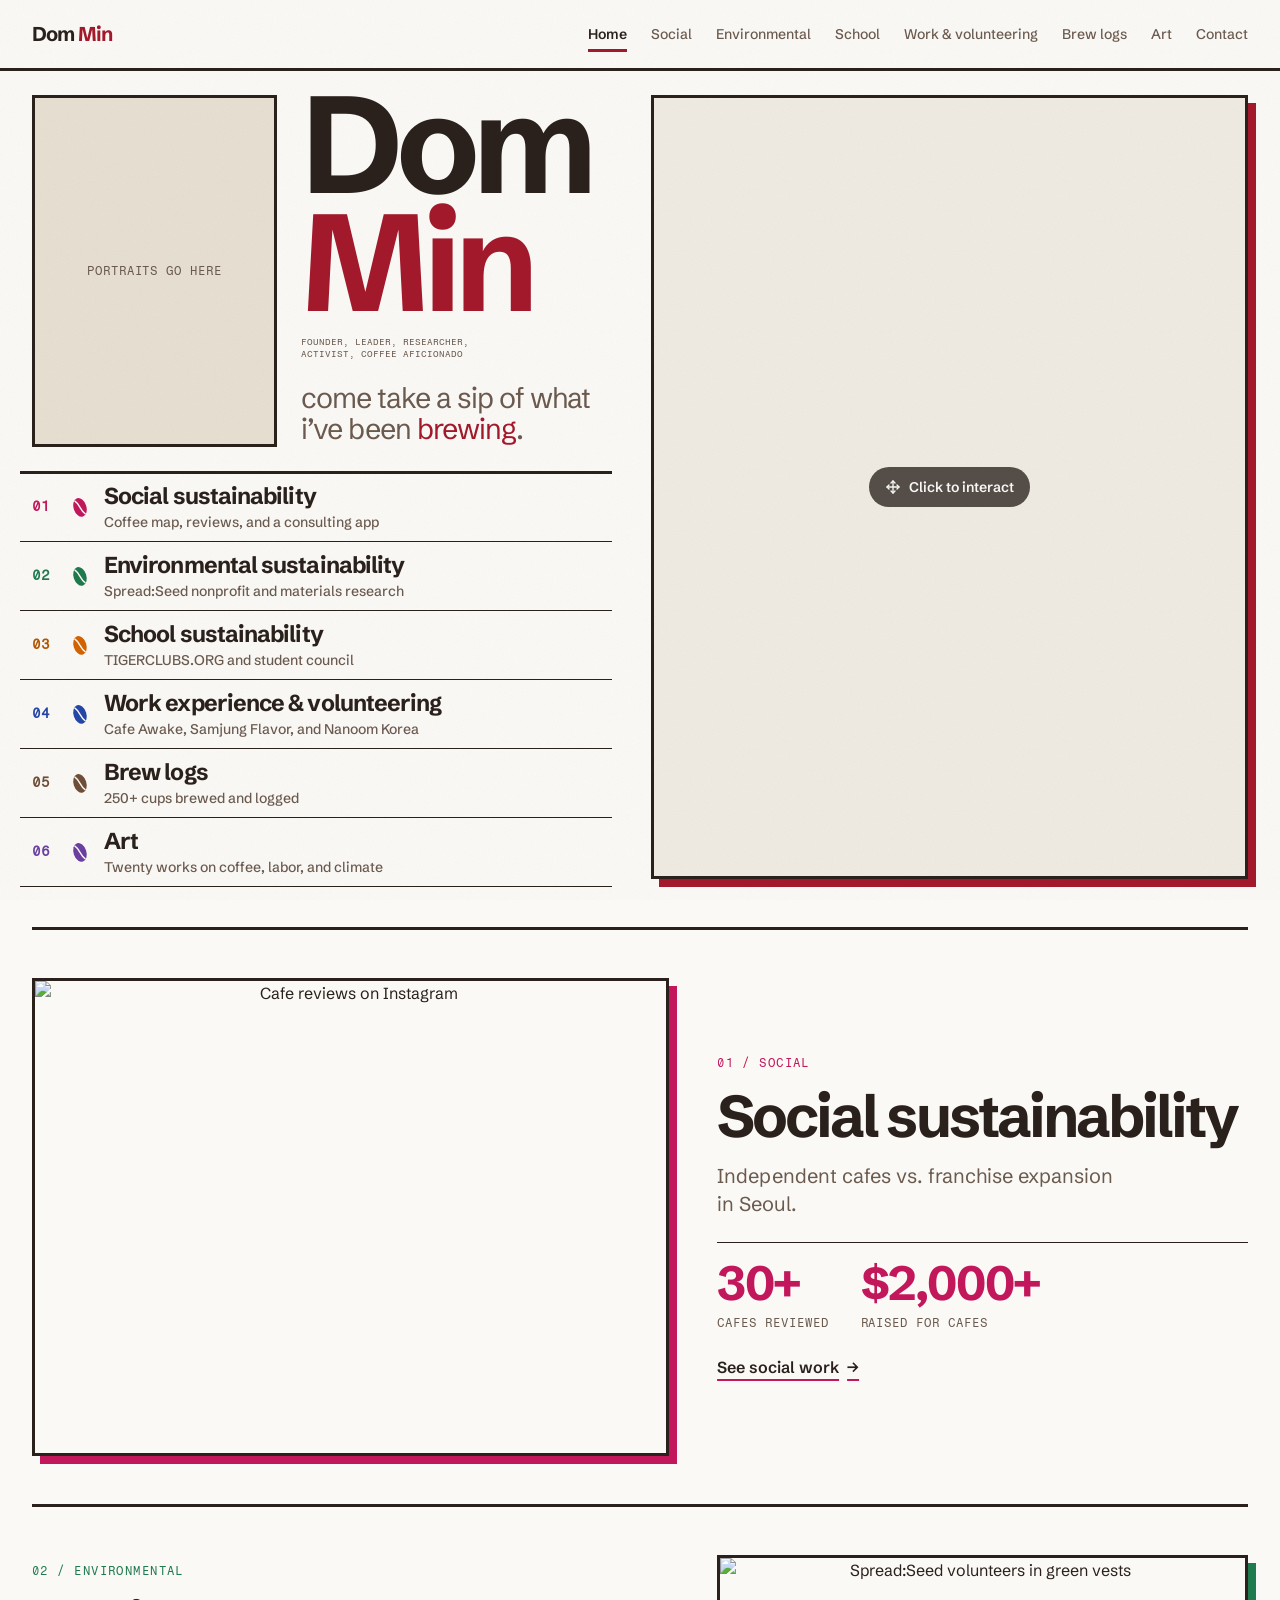
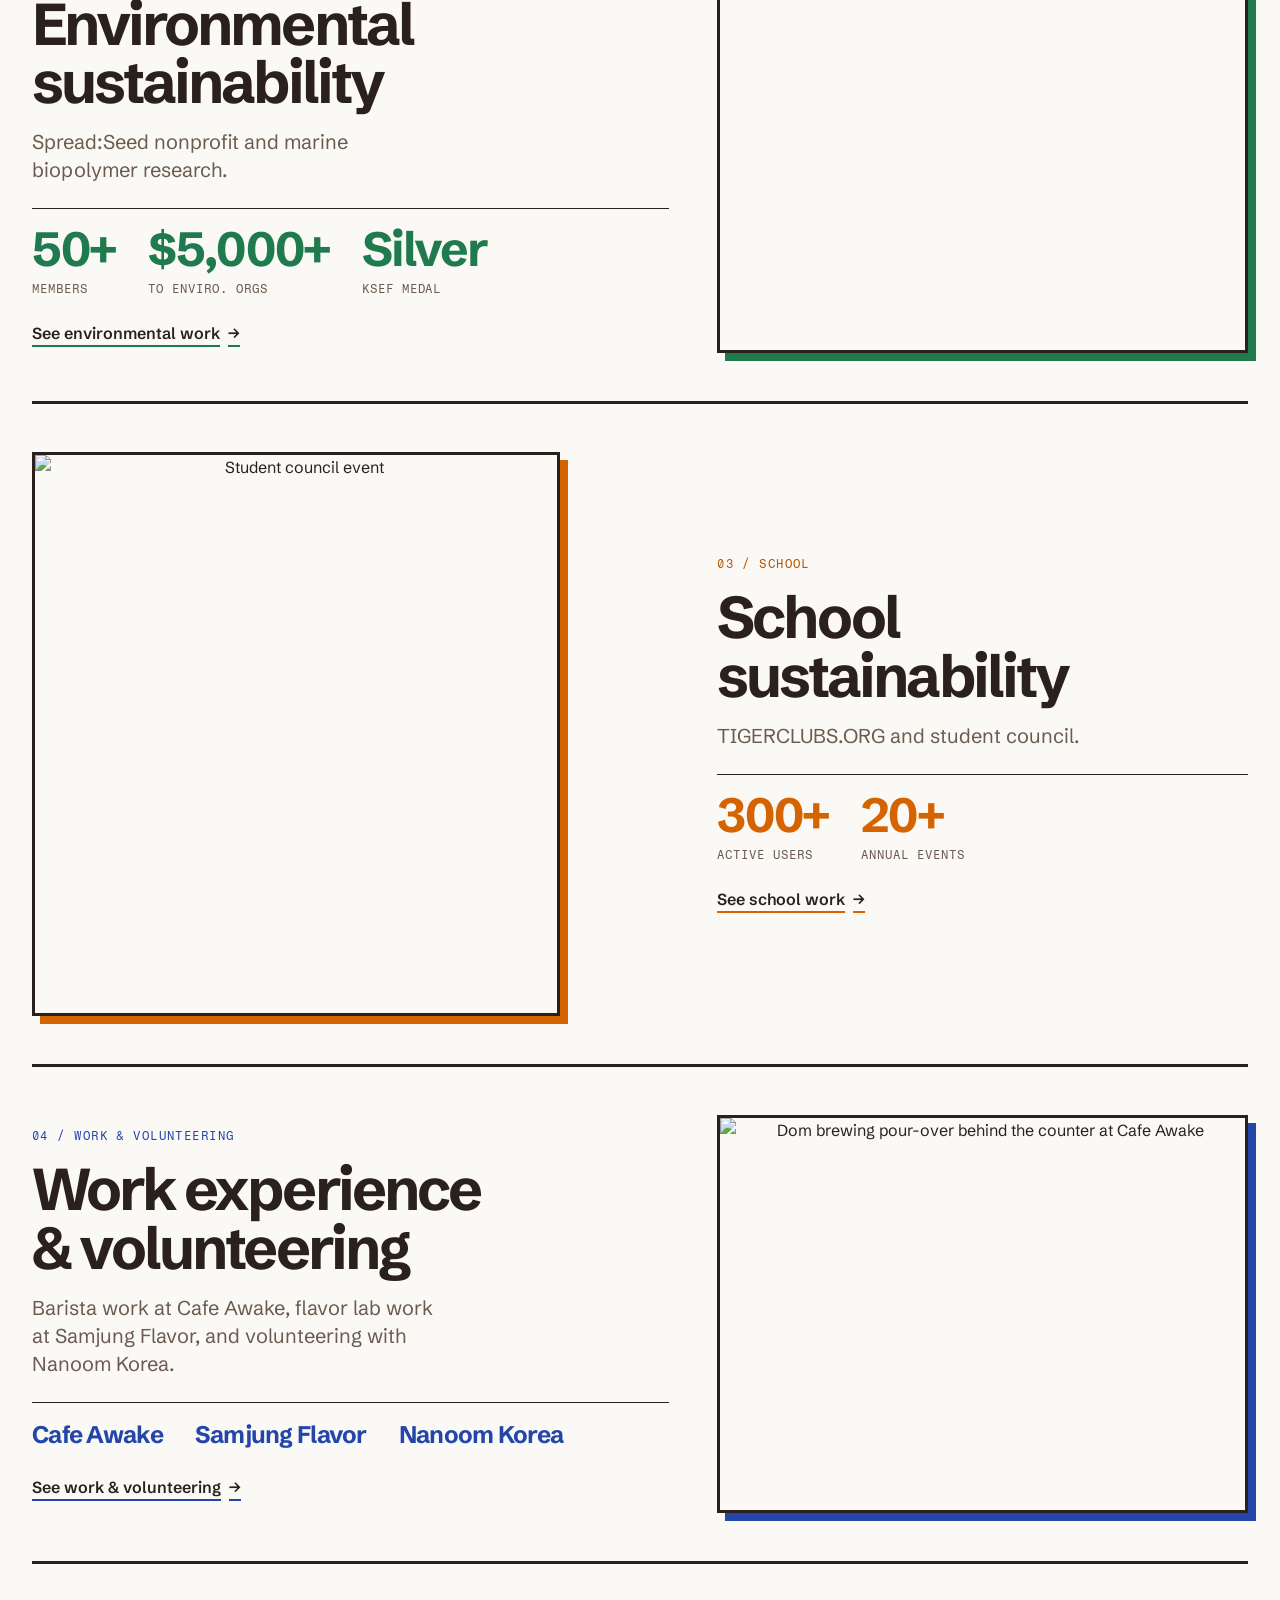
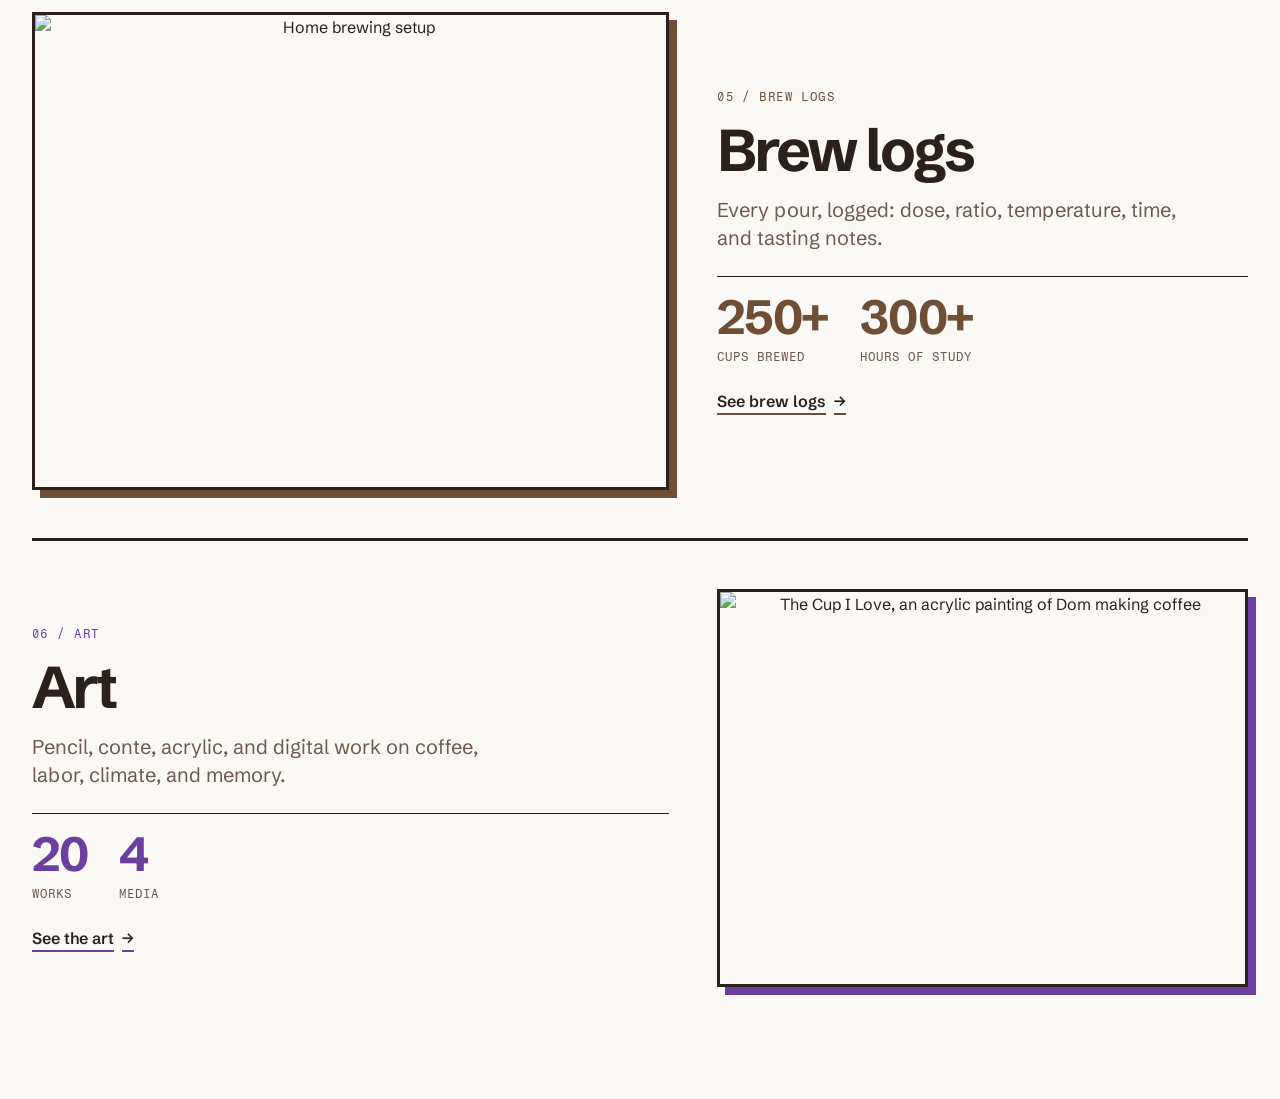
==== commit fccab2f7: "Cafes reviewed 50+ → 30+; events a year → annual events Co-Authored-By: Claude Opus 5.5 <noreply@ant" ====
--- a/index.html
+++ b/index.html
@@ -258,7 +258,7 @@
         <h2>Social sustainability</h2>
         <p class="spread-line">Independent cafes vs. franchise expansion in Seoul.</p>
         <div class="spread-stats">
-          <div><span class="n">50+</span><span class="l">cafes reviewed</span></div>
+          <div><span class="n">30+</span><span class="l">cafes reviewed</span></div>
           <div><span class="n">$2,000+</span><span class="l">raised for cafes</span></div>
         </div>
         <a class="spread-go" href="/social">See social work <span aria-hidden="true">→</span></a>
@@ -286,7 +286,7 @@
         <p class="spread-line">TIGERCLUBS.ORG and student council.</p>
         <div class="spread-stats">
           <div><span class="n">300+</span><span class="l">active users</span></div>
-          <div><span class="n">20+</span><span class="l">events a year</span></div>
+          <div><span class="n">20+</span><span class="l">annual events</span></div>
         </div>
         <a class="spread-go" href="/school">See school work <span aria-hidden="true">→</span></a>
       </div>
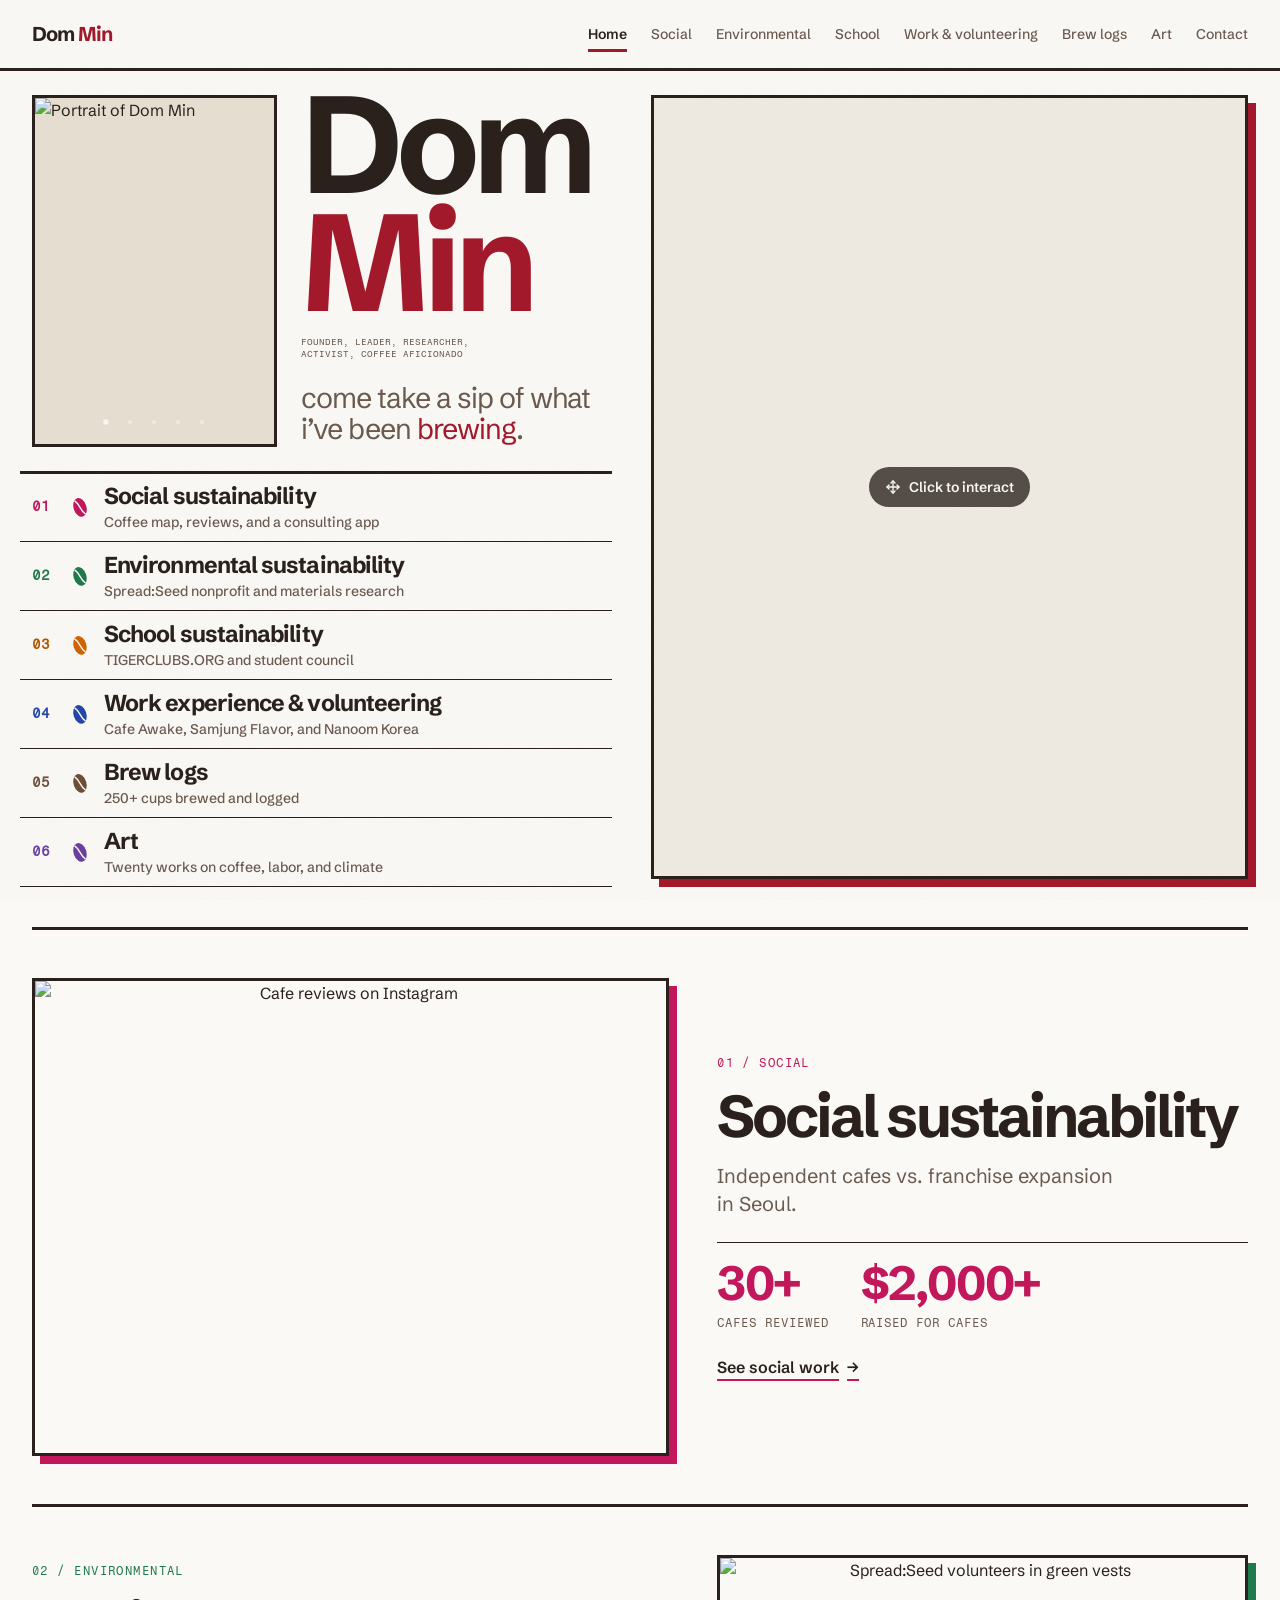
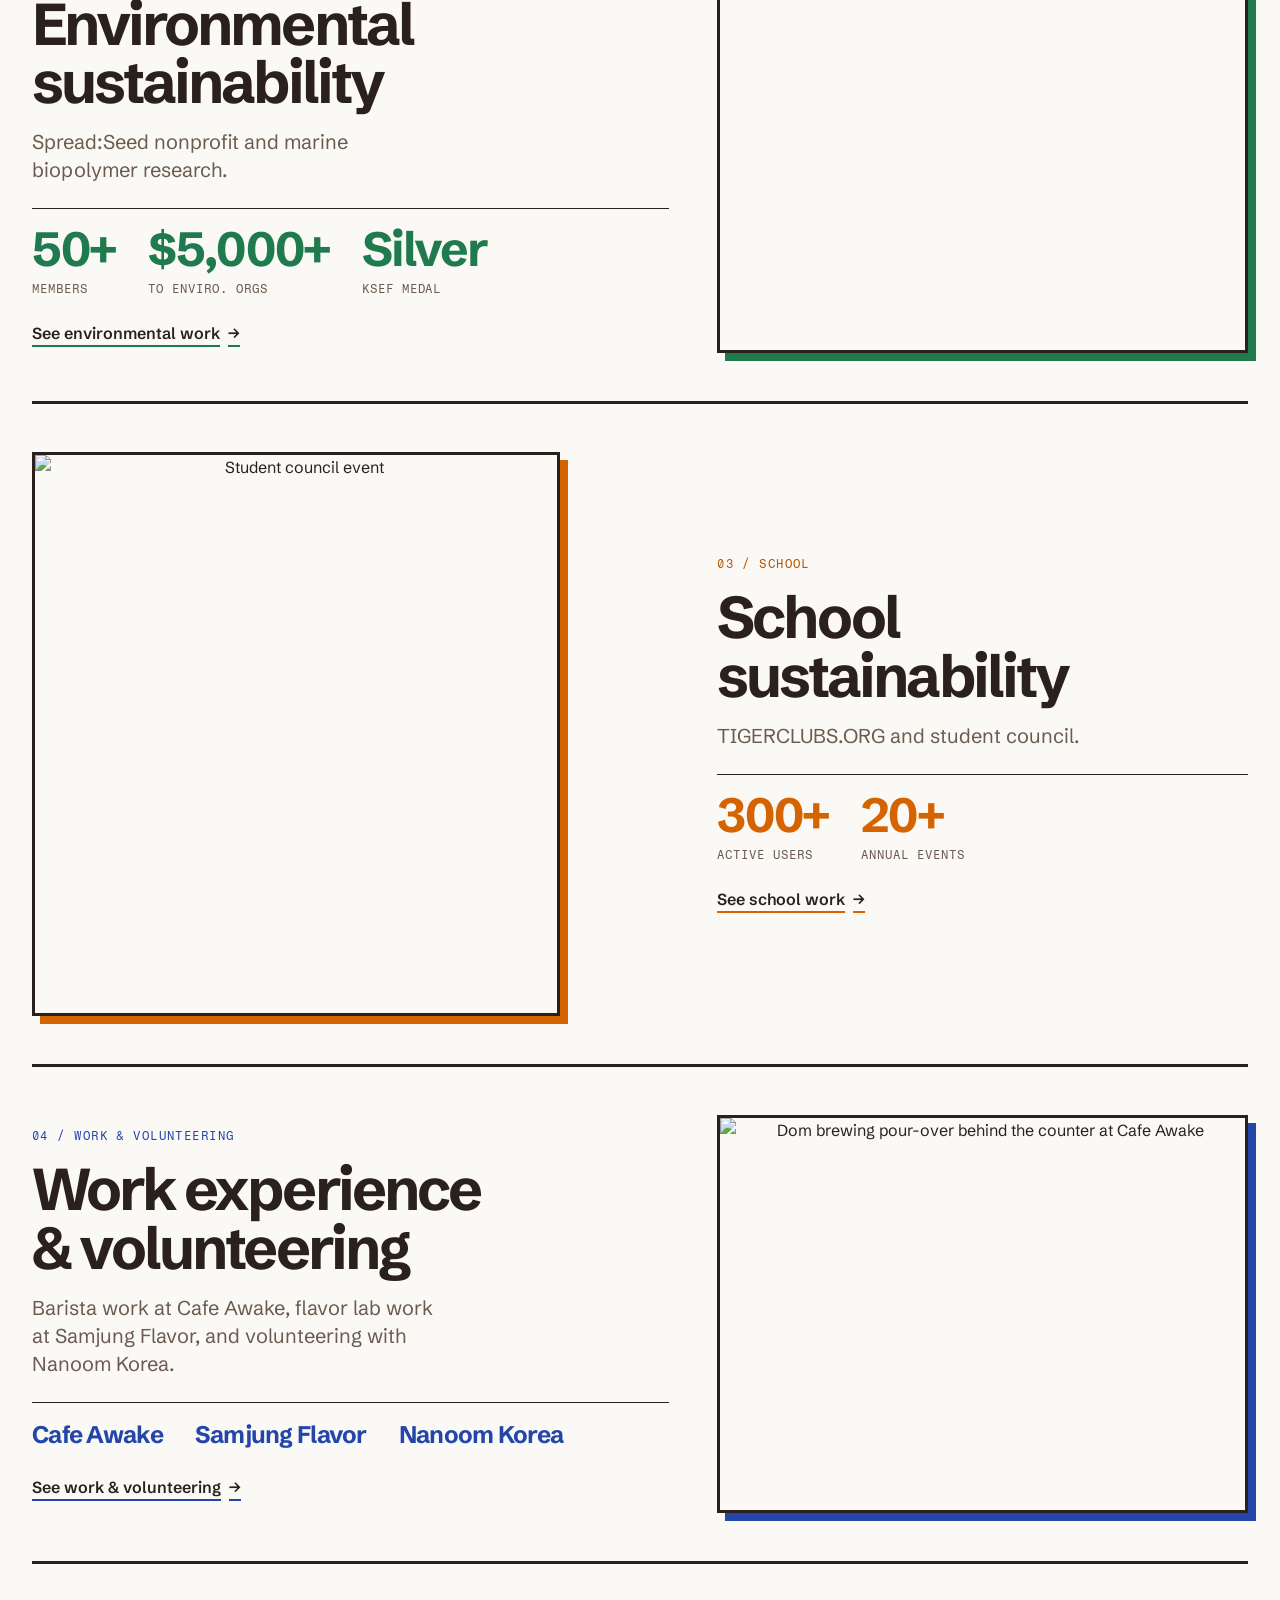
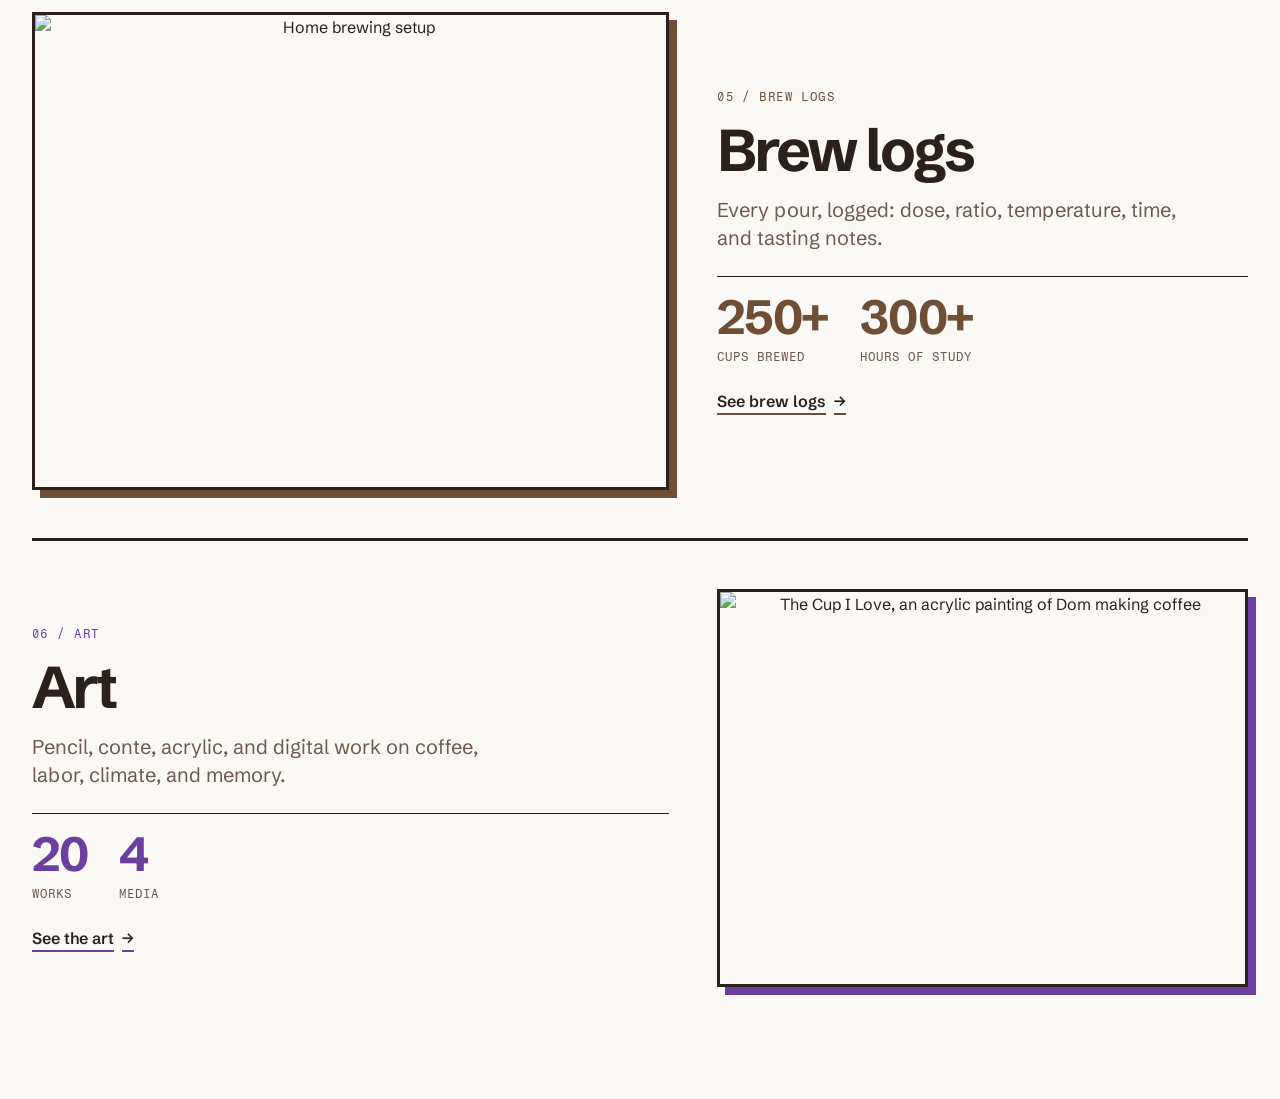
==== commit 052b3b8a: "Phone-friendly art page, skeleton loading, margin fixes - Art on phones: one even 2-col grid of 4:5 " ====
--- a/index.html
+++ b/index.html
@@ -15,7 +15,7 @@
 <link rel="preconnect" href="https://fonts.gstatic.com" crossorigin />
 <link href="https://fonts.googleapis.com/css2?family=Schibsted+Grotesk:wght@400;500;600;700&family=Fragment+Mono&display=swap" rel="stylesheet" />
 <script>try{var f=sessionStorage.getItem("flood");if(f){sessionStorage.removeItem("flood");document.documentElement.setAttribute("data-flood","");document.documentElement.style.setProperty("--flood",f);}}catch(e){}</script>
-<link rel="stylesheet" href="styles.css?v=17" />
+<link rel="stylesheet" href="styles.css?v=21" />
 <link rel="icon" href="favicon.svg" />
 <style>
   .home{
@@ -196,7 +196,7 @@
     <div class="home-left">
       <div class="cover">
         <div class="cover-frame">
-          <figure class="ph cover-ph"><span class="cap">Portraits go here</span></figure>
+          <figure class="ph cover-ph" aria-hidden="true"></figure>
           <img class="cover-img" data-src="images/portraits/portrait-1.jpg" alt="Portrait of Dom Min" style="object-position:50% 25%">
           <img class="cover-img" data-src="images/portraits/portrait-2.jpg" alt="Dom brewing pour-over coffee behind a counter" style="object-position:50% 30%">
           <img class="cover-img" data-src="images/portraits/portrait-3.jpg" alt="Dom weighing a sample on a lab balance" style="object-position:45% 30%">
@@ -335,8 +335,9 @@
 </main>
 <script src="reveal.js?v=2" defer></script>
 <script src="nav.js?v=3" defer></script>
+<script src="skeleton.js" defer></script>
 <script src="mapguard.js" defer></script>
-<script src="cover.js?v=2" defer></script>
+<script src="cover.js?v=3" defer></script>
 <script src="peek.js?v=3" defer></script>
 </body>
 </html>
--- a/styles.css
+++ b/styles.css
@@ -307,6 +307,13 @@
 .ph.olive{background:var(--tint-olive);}
 .ph.sand{background:var(--tint-sand);}
 .ph img{position:absolute;inset:0;width:100%;height:100%;object-fit:cover;}
+/* skeleton: while a photo is still loading, its frame pulses a flat tint (no gradient) and the photo
+   fades in when it arrives (skeleton.js; the home cover runs its own) */
+@keyframes skel{0%,100%{background-color:var(--cream-deep);}50%{background-color:var(--tint-clay);}}
+.is-loading,.cover-ph{animation:skel 1.4s ease-in-out infinite;}
+img.sk-wait{opacity:0;}
+img.sk-in{transition:opacity .5s var(--ease);}
+@media (prefers-reduced-motion:reduce){.is-loading,.cover-ph{animation:none;background-color:var(--cream-deep);}}
 .ph .cap{
   position:relative;z-index:1;
   font-family:var(--f-mono);font-size:12px;line-height:16px;font-weight:500;text-transform:uppercase;letter-spacing:.08em;color:var(--coffee-mid);
@@ -574,6 +581,13 @@
 .copy-tip::after{content:"";position:absolute;left:50%;top:100%;margin-left:-5px;border:5px solid transparent;border-top-color:var(--coffee);}
 .copy.copied .copy-tip{opacity:1;transform:translate(-50%,0);}
 .contacts .copy:focus-visible{outline:3px solid var(--accent);outline-offset:2px;}
+/* phones: the addresses run close to the right margin, so the tip lines up with the icon's right edge
+   instead of centering on it (keeps it inside the page margin) */
+@media (max-width:480px){
+  .copy-tip{left:auto;right:-4px;transform:translateY(4px);}
+  .copy.copied .copy-tip{transform:none;}
+  .copy-tip::after{left:auto;right:8px;margin-left:0;}
+}
 .copy-status{position:absolute;width:1px;height:1px;overflow:hidden;clip-path:inset(50%);}
 @media (max-width:820px){.contacts .copy{min-height:44px;}.contacts .copy-addr{font-size:18px;overflow-wrap:anywhere;}}
 .contacts .pending{font-size:15px;color:var(--coffee-mid);}
@@ -611,11 +625,15 @@
   font-size:16px;line-height:1;font-weight:700;color:var(--cream);background:var(--accent);
   transition:transform .45s var(--ease);}
 .art-card:hover .flip-badge,.art-flip:focus-visible .flip-badge{transform:rotate(180deg);}
-/* phones: an even two-column grid; titles live on the card's back, the ↻ badge marks each tile as tappable */
+/* phones: one even two-column grid of matching 4:5 tiles (the rows dissolve into it, so tiles line up
+   across the whole page); the full piece shows on the card's back and in the zoom view. Titles live on
+   the back, the ↻ badge marks each tile as tappable */
 @media (max-width:640px){
-  .gallery.rows.art-gallery .row{display:grid;grid-template-columns:1fr 1fr;gap:12px;align-items:start;}
-  .gallery.rows.art-gallery .row .ph{flex:none;width:100%;height:auto;aspect-ratio:var(--r);}
+  .gallery.rows.art-gallery{display:grid;grid-template-columns:1fr 1fr;gap:10px;}
+  .gallery.rows.art-gallery .row{display:contents;}
+  .gallery.rows.art-gallery .row .ph{flex:none;width:100%;height:auto;aspect-ratio:4 / 5;}
   .art-card .fc{display:none;}
+  .flip-badge{top:6px;right:6px;width:24px;height:24px;font-size:14px;}
 }
 .art-card.is-out{visibility:hidden;}
 /* statement text stays in the page for screen readers; the flip card shows it */
@@ -644,6 +662,30 @@
 .flip-close:hover{color:var(--accent);}
 .flip-close:focus-visible{outline:3px solid var(--accent);outline-offset:4px;}
 body.flip-open{overflow:hidden;}
+/* the picture on the card's back opens the zoom view; the + badge marks it */
+.flip-mini{position:relative;}
+.flip-zoom{all:unset;display:flex;align-items:center;justify-content:center;width:100%;height:100%;cursor:zoom-in;}
+.flip-zoom:focus-visible{outline:3px solid var(--accent);outline-offset:2px;}
+.zoom-badge{position:absolute;right:8px;bottom:8px;width:28px;height:28px;display:grid;place-items:center;pointer-events:none;
+  font:700 20px/1 var(--f-body);color:var(--cream);background:var(--accent);transition:transform .45s var(--ease);}
+.flip-mini:hover .zoom-badge{transform:rotate(90deg);}
+.zoom-layer{position:fixed;inset:0;z-index:calc(var(--z-header) + 20);touch-action:none;overflow:hidden;cursor:zoom-out;}
+.zoom-backdrop{position:absolute;inset:0;background:rgba(26,20,17,.94);opacity:0;transition:opacity .4s var(--ease);}
+.zoom-layer.in .zoom-backdrop{opacity:1;}
+.zoom-img{position:absolute;transform-origin:0 0;cursor:zoom-in;user-select:none;-webkit-user-select:none;will-change:transform;}
+.zoom-img.glide{transition:transform .45s var(--ease);}
+.zoom-layer.zoomed,.zoom-layer.zoomed .zoom-img{cursor:grab;}
+.zoom-layer.dragging,.zoom-layer.dragging .zoom-img{cursor:grabbing;}
+.zoom-close{position:absolute;top:16px;right:20px;margin:0;padding:4px 0;border:0;background:none;cursor:pointer;
+  font:600 14px/20px var(--f-body);color:var(--cream);opacity:0;transition:opacity .4s var(--ease),color .25s var(--ease);
+  text-decoration:underline;text-decoration-thickness:2px;text-decoration-color:var(--accent);text-underline-offset:6px;}
+.zoom-close:hover{color:#fff;}
+.zoom-close:focus-visible{outline:3px solid var(--accent);outline-offset:4px;}
+.zoom-hint{position:absolute;left:0;right:0;bottom:16px;margin:0;text-align:center;pointer-events:none;
+  font-family:var(--f-mono);font-size:11px;line-height:16px;letter-spacing:.08em;text-transform:uppercase;color:rgba(250,249,246,.6);
+  opacity:0;transition:opacity .4s var(--ease);}
+.zoom-layer.in .zoom-close,.zoom-layer.in .zoom-hint{opacity:1;}
+.zoom-layer.zoomed .zoom-hint{opacity:0;}
 /* card footer: flip back on the left, previous / next on the right */
 .flip-foot{display:flex;align-items:center;justify-content:space-between;gap:16px;margin-top:16px;}
 .flip-nav{display:flex;gap:8px;}
@@ -654,5 +696,8 @@
 .flip-nav button:disabled{opacity:.25;cursor:default;}
 @media (max-width:720px){
   .flip-back{grid-template-columns:1fr;grid-template-rows:auto minmax(0,1fr) auto;padding:16px;gap:12px;}
-  .flip-mini{grid-row:auto;height:140px;padding:8px;}
-}
+  .flip-mini{grid-row:auto;height:min(38vh,320px);padding:8px;}
+  .flip-text h3{font-size:26px;}
+  .flip-text p:not(.meta):not(.flip-kick){font-size:15px;line-height:24px;}
+  .flip-foot{margin-top:0;}
+}
